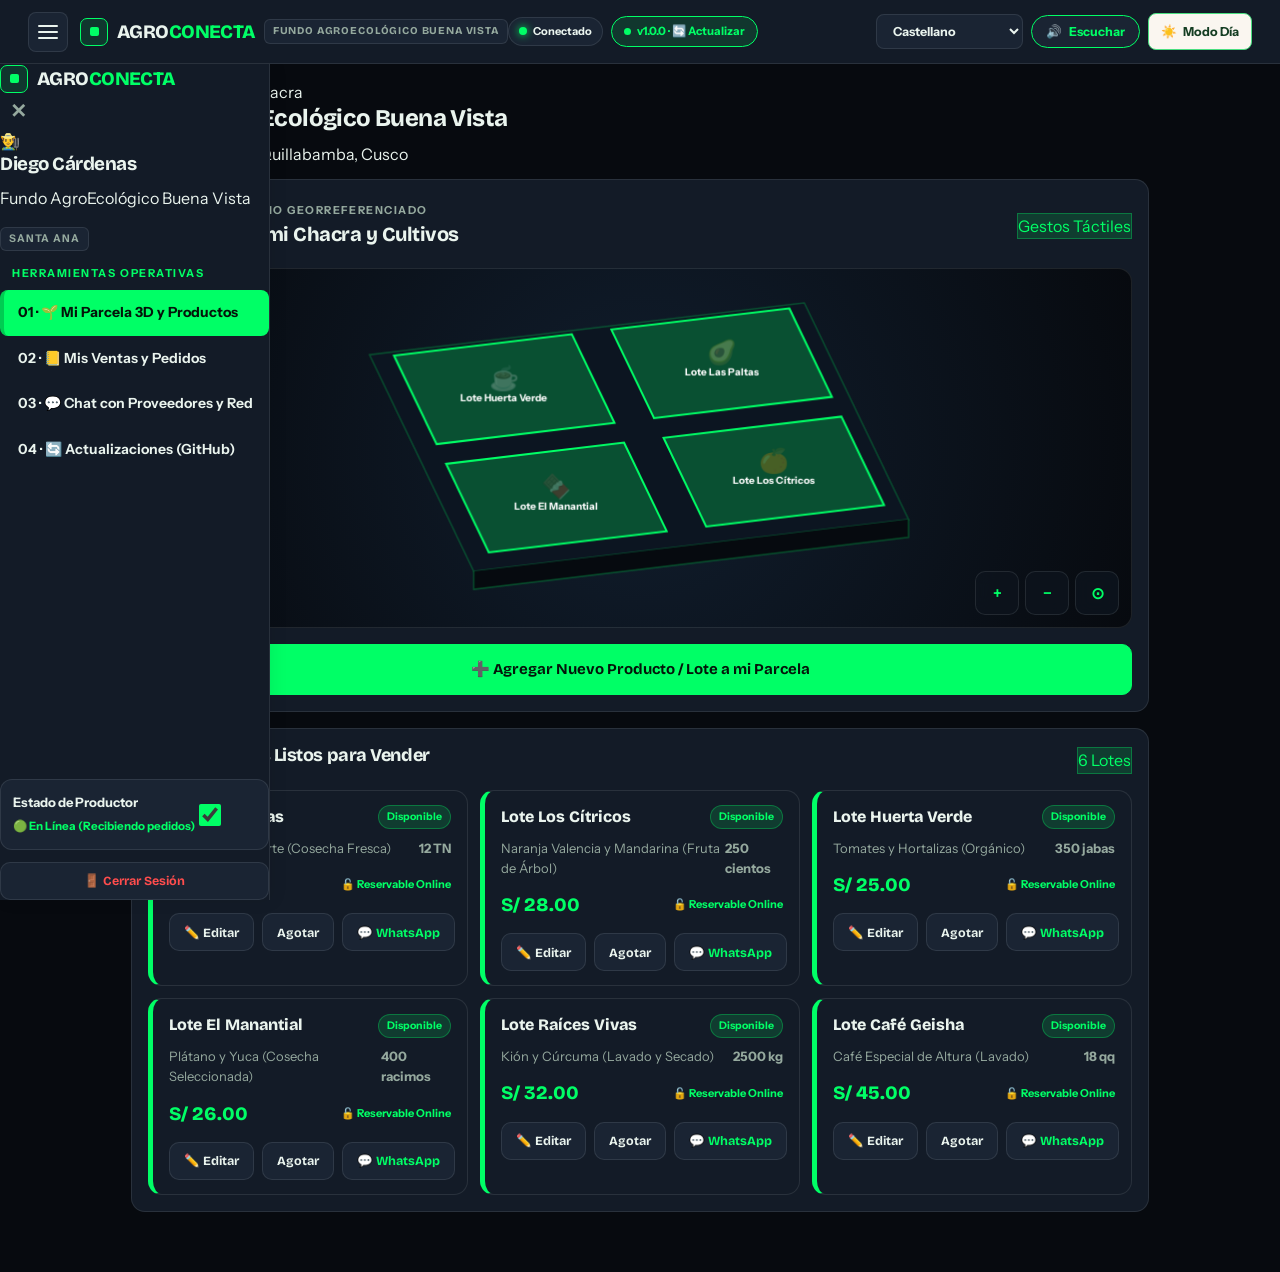
==== app.html @ d2c9c53c "Update: app.html APK Android con Parcela 3D, Ventas, Chat y Auto-Updater" ====
<!DOCTYPE html>
<html lang="es" data-theme="dark">
<head>
<meta charset="UTF-8">
<meta name="viewport" content="width=device-width, initial-scale=1.0, maximum-scale=1.0, user-scalable=no">
<title>AgroConecta · App del Agricultor (Quillabamba)</title>
<meta name="description" content="Aplicación de facilitación diaria para el agricultor tradicional de Quillabamba y La Convención.">
<link rel="manifest" href="manifest.json">
<meta name="theme-color" content="#070A0F">
<link rel="apple-touch-icon" href="icon-192.png">
<link rel="stylesheet" href="style.css">

<!-- Fuentes Google: Bricolage Grotesque & Instrument Sans -->
<link rel="preconnect" href="https://fonts.googleapis.com">
<link rel="preconnect" href="https://fonts.gstatic.com" crossorigin>
<link href="https://fonts.googleapis.com/css2?family=Bricolage+Grotesque:opsz,wght@12..96,600;700;800&family=Instrument+Sans:wght@400;500;600;700&display=swap" rel="stylesheet">

<style>
/* Variables y Ajustes Específicos para Android APK */
:root {
  --neon: #00FF66;
  --neon-glow: rgba(0, 255, 102, 0.35);
  --amber: #FFC24B;
  --amber-glow: rgba(255, 194, 75, 0.3);
  --danger: #FF4D4D;
  --font-display: 'Bricolage Grotesque', sans-serif;
  --font-body: 'Instrument Sans', sans-serif;
}

body {
  font-family: var(--font-body);
  background-color: var(--bg);
  color: var(--ink);
  min-height: 100dvh;
  overflow-x: hidden;
  padding-bottom: 74px; /* Espacio para barra inferior Android */
}

/* Semáforo de Señal Offline-First */
.signal-pill {
  display: inline-flex;
  align-items: center;
  gap: 6px;
  background: var(--surface2);
  border: 1px solid var(--line2);
  padding: 5px 10px;
  border-radius: 100px;
  font-size: 11px;
  font-weight: 700;
}
.signal-dot {
  width: 8px;
  height: 8px;
  border-radius: 50%;
  background: var(--neon);
  box-shadow: 0 0 8px var(--neon);
}
.signal-dot.slow {
  background: var(--amber);
  box-shadow: 0 0 8px var(--amber);
}
.signal-dot.offline {
  background: var(--danger);
  box-shadow: 0 0 8px var(--danger);
}

/* Botón Permanente de Auto-Actualización */
.btn-auto-update-top {
  display: inline-flex;
  align-items: center;
  gap: 6px;
  background: rgba(0, 255, 102, 0.12);
  border: 1.5px solid var(--primary);
  color: var(--primary);
  padding: 6px 12px;
  border-radius: 100px;
  font-size: 11.5px;
  font-weight: 750;
  cursor: pointer;
  white-space: nowrap;
  transition: all 0.2s ease;
}
.btn-auto-update-top:hover {
  background: var(--primary);
  color: #000;
  box-shadow: 0 0 14px var(--neon-glow);
}
.dot-pulse {
  width: 7px;
  height: 7px;
  border-radius: 50%;
  background: var(--primary);
  animation: pulseDot 1.4s infinite;
}
@keyframes pulseDot {
  0% { transform: scale(0.9); opacity: 0.7; }
  50% { transform: scale(1.3); opacity: 1; box-shadow: 0 0 8px var(--primary); }
  100% { transform: scale(0.9); opacity: 0.7; }
}

/* Vistas de la App */
.view-pane {
  display: none;
  animation: fadeIn 0.25s ease-out;
}
.view-pane.active {
  display: block;
}
@keyframes fadeIn {
  from { opacity: 0; transform: translateY(6px); }
  to { opacity: 1; transform: translateY(0); }
}

/* Barra Inferior Fija para Celulares Android */
.bottom-nav-android {
  position: fixed;
  bottom: 0;
  left: 0;
  right: 0;
  z-index: 150;
  background: rgba(13, 20, 29, 0.96);
  backdrop-filter: blur(16px);
  -webkit-backdrop-filter: blur(16px);
  border-top: 1.5px solid var(--line2);
  display: grid;
  grid-template-columns: repeat(4, 1fr);
  height: 70px;
  padding: 0 4px;
  box-shadow: 0 -4px 20px rgba(0, 0, 0, 0.6);
}
.nav-tab-btn {
  display: flex;
  flex-direction: column;
  align-items: center;
  justify-content: center;
  gap: 3px;
  background: transparent;
  border: none;
  color: var(--muted);
  cursor: pointer;
  font-size: 11px;
  font-weight: 700;
  transition: all 0.2s ease;
  position: relative;
}
.nav-tab-btn .tab-icon {
  font-size: 20px;
  transition: transform 0.2s ease;
}
.nav-tab-btn.active {
  color: var(--primary);
}
.nav-tab-btn.active .tab-icon {
  transform: translateY(-2px) scale(1.1);
}
.nav-tab-btn.active::after {
  content: '';
  position: absolute;
  top: 0;
  width: 32px;
  height: 3px;
  background: var(--primary);
  border-radius: 0 0 4px 4px;
  box-shadow: 0 0 8px var(--primary);
}

/* Visor 3D de Parcela */
.parcel-3d-box {
  position: relative;
  width: 100%;
  height: 360px;
  background: radial-gradient(circle at center, #111e2e 0%, #070a0f 100%);
  border-radius: var(--radius-card);
  overflow: hidden;
  border: 1.5px solid var(--line2);
  margin-bottom: 16px;
}
#parcelCanvas3D {
  width: 100%;
  height: 100%;
  display: block;
  touch-action: none;
}
.parcel-overlay-controls {
  position: absolute;
  bottom: 12px;
  left: 12px;
  right: 12px;
  display: flex;
  justify-content: space-between;
  align-items: center;
  pointer-events: none;
}
.parcel-btn-group {
  display: flex;
  gap: 6px;
  pointer-events: auto;
}
.btn-3d-ctrl {
  width: 44px;
  height: 44px;
  background: rgba(13, 20, 29, 0.88);
  border: 1.5px solid var(--line2);
  color: var(--primary);
  border-radius: 10px;
  font-size: 16px;
  font-weight: 800;
  display: grid;
  place-items: center;
  cursor: pointer;
  backdrop-filter: blur(8px);
}
.btn-3d-ctrl:hover {
  background: var(--primary);
  color: #000;
}

/* Lotes e Inventario */
.lot-grid {
  display: grid;
  grid-template-columns: repeat(auto-fill, minmax(280px, 1fr));
  gap: 12px;
  margin-top: 14px;
}
.lot-card {
  background: var(--surface);
  border: 1.5px solid var(--line2);
  border-radius: var(--radius-card);
  padding: 14px 16px;
  display: flex;
  flex-direction: column;
  gap: 8px;
  transition: transform 0.2s, border-color 0.2s;
}
.lot-card.ready {
  border-left: 5px solid var(--primary);
}
.lot-card.harvest {
  border-left: 5px solid var(--amber);
}
.lot-card.empty {
  border-left: 5px solid var(--muted);
}
.lot-head {
  display: flex;
  align-items: center;
  justify-content: space-between;
}
.lot-title {
  font-family: var(--disp);
  font-size: 16px;
  font-weight: 800;
}
.lot-status-badge {
  font-size: 10.5px;
  font-weight: 750;
  padding: 3px 8px;
  border-radius: 100px;
}
.badge-ready { background: rgba(0, 255, 102, 0.15); color: var(--primary); border: 1px solid rgba(0,255,102,0.3); }
.badge-harvest { background: rgba(255, 194, 75, 0.15); color: var(--amber); border: 1px solid rgba(255,194,75,0.3); }
.badge-empty { background: rgba(255, 255, 255, 0.08); color: var(--muted); border: 1px solid var(--line2); }

.lot-details {
  font-size: 13px;
  color: var(--muted);
  display: flex;
  justify-content: space-between;
}
.lot-price {
  font-family: var(--disp);
  font-size: 19px;
  font-weight: 900;
  color: var(--primary);
}

/* Chat Interno */
.chat-tab-bar {
  display: grid;
  grid-template-columns: repeat(3, 1fr);
  gap: 6px;
  margin-bottom: 14px;
}
.chat-tab-btn {
  background: var(--surface);
  border: 1.5px solid var(--line2);
  color: var(--muted);
  padding: 10px 4px;
  border-radius: 10px;
  font-size: 12px;
  font-weight: 750;
  text-align: center;
  cursor: pointer;
}
.chat-tab-btn.active {
  background: var(--surface2);
  border-color: var(--primary);
  color: var(--primary);
}
.chat-window {
  background: var(--surface);
  border: 1.5px solid var(--line2);
  border-radius: var(--radius-card);
  display: flex;
  flex-direction: column;
  height: 440px;
}
.chat-window-head {
  padding: 12px 16px;
  border-bottom: 1px solid var(--line2);
  display: flex;
  align-items: center;
  justify-content: space-between;
}
.chat-feed {
  flex: 1;
  padding: 14px;
  overflow-y: auto;
  display: flex;
  flex-direction: column;
  gap: 10px;
}
.chat-msg {
  max-width: 82%;
  padding: 10px 14px;
  border-radius: 14px;
  font-size: 13.5px;
  line-height: 1.35;
}
.chat-msg.mine {
  align-self: flex-end;
  background: rgba(0, 255, 102, 0.18);
  border: 1px solid rgba(0, 255, 102, 0.35);
  color: var(--ink);
  border-bottom-right-radius: 2px;
}
.chat-msg.theirs {
  align-self: flex-start;
  background: var(--surface2);
  border: 1px solid var(--line2);
  color: var(--ink);
  border-bottom-left-radius: 2px;
}
.chat-action-bar {
  padding: 10px 12px;
  border-top: 1px solid var(--line2);
  display: flex;
  align-items: center;
  gap: 8px;
  background: var(--surface2);
}
.chat-input {
  flex: 1;
  background: var(--surface);
  border: 1.5px solid var(--line2);
  color: var(--ink);
  padding: 10px 12px;
  border-radius: 10px;
  font-size: 14px;
  outline: none;
}
.chat-input:focus { border-color: var(--primary); }
.chat-btn-icon {
  width: 42px;
  height: 42px;
  border-radius: 10px;
  border: 1.5px solid var(--line2);
  background: var(--surface);
  color: var(--primary);
  display: grid;
  place-items: center;
  cursor: pointer;
  font-size: 16px;
}

/* Auto-Updater */
.ota-box {
  background: var(--surface);
  border: 2px solid var(--primary);
  border-radius: var(--radius-card);
  padding: 22px;
  box-shadow: 0 0 24px var(--neon-glow);
}
.ota-progress-bg {
  width: 100%;
  height: 8px;
  background: var(--surface2);
  border-radius: 4px;
  overflow: hidden;
  margin: 14px 0 8px;
  display: none;
}
.ota-progress-bar {
  height: 100%;
  width: 0%;
  background: linear-gradient(90deg, var(--amber), var(--primary));
  transition: width 0.3s ease;
}

@media (min-width: 769px) {
  .bottom-nav-android { display: none; }
  body { padding-bottom: 20px; }
}
</style>
</head>
<body>

<!-- Backdrop del Sidebar para Pantalla Táctil Android -->
<div class="sidebar-backdrop" id="sidebarBackdrop"></div>

<!-- BARRA SUPERIOR (.topbar) -->
<header class="topbar">
  <div class="topbar-main">
    <div class="topbar-left">
      <button class="btn-toggle-sidebar" id="btnToggleSidebar" aria-label="Abrir menú" title="Menú lateral">
        <span class="bar"></span>
        <span class="bar"></span>
        <span class="bar"></span>
      </button>
      <a href="index.html" class="brand">
        <div class="brand-mark"></div>
        <div class="brand-name">AGRO<em>CONECTA</em></div>
        <span class="brand-badge" id="topChacraName">Chacra</span>
      </a>
    </div>

    <div class="topbar-actions" style="display:flex;align-items:center;gap:8px;">
      <!-- Semáforo de Señal Offline-First -->
      <div class="signal-pill" id="signalPill" title="Estado de conexión en chacra">
        <span class="signal-dot" id="signalDot"></span>
        <span id="signalText">Conectado</span>
      </div>

      <!-- Botón Permanente de Auto-Actualización APK -->
      <button type="button" class="btn-auto-update-top" id="btnAutoUpdateTop" title="Buscar actualizaciones en GitHub Supoeconomy">
        <span class="dot-pulse"></span>
        <span id="txtAutoUpdateTop">v1.0.0 · 🔄 Actualizar</span>
      </button>
    </div>
  </div>

  <div class="topbar-right">
    <div class="topbar-tools">
      <select id="langSelect" class="lang-select" aria-label="Seleccionar idioma">
        <option value="es">Castellano</option>
        <option value="qu">Quechua Sureño</option>
        <option value="ash">Asháninka</option>
      </select>
      <button type="button" class="btn-voice-speaker" id="btnVoiceTop" title="Escuchar en voz alta con asistente femenina">
        <span>🔊</span>
        <span class="btn-voice-text">Escuchar</span>
        <div class="sound-waves"><span></span><span></span><span></span></div>
      </button>
      <button type="button" class="btn-theme-toggle" id="btnThemeToggle">
        <span id="themeIcon">☀️</span>
        <span id="themeText">Modo Día</span>
      </button>
    </div>
  </div>
</header>

<!-- MENÚ LATERAL DRAWER ANDROID (.sidebar) -->
<aside class="sidebar" id="appSidebar">
  <div class="sidebar-head">
    <div class="brand">
      <div class="brand-mark"></div>
      <div class="brand-name">AGRO<em>CONECTA</em></div>
    </div>
    <button type="button" class="btn-close-sidebar" id="btnCloseSidebar" style="background:none;border:none;color:var(--muted);font-size:20px;cursor:pointer;">✕</button>
  </div>

  <div class="sidebar-profile">
    <div class="sidebar-avatar" id="sideFarmerAvatar">👨‍🌾</div>
    <div class="sidebar-user">
      <h3 id="sideFarmerName">Diego Cárdenas</h3>
      <p id="sideFarmerChacra">Chacra Buena Vista</p>
      <span class="brand-badge" id="sideFarmerZone" style="display:inline-block;margin-top:4px;">Santa Ana</span>
    </div>
  </div>

  <nav class="sidebar-nav">
    <div class="sidebar-section-title">HERRAMIENTAS OPERATIVAS</div>
    <button type="button" class="nav-link active" data-view="view-parcela">
      <span>01 · 🌱 Mi Parcela 3D y Productos</span>
    </button>
    <button type="button" class="nav-link" data-view="view-ventas">
      <span>02 · 📒 Mis Ventas y Pedidos</span>
    </button>
    <button type="button" class="nav-link" data-view="view-chat">
      <span>03 · 💬 Chat con Proveedores y Red</span>
    </button>
    <button type="button" class="nav-link" data-view="view-updates">
      <span>04 · 🔄 Actualizaciones (GitHub)</span>
    </button>
  </nav>

  <div class="sidebar-foot">
    <!-- Interruptor de Estado En Línea / En Chacra -->
    <div class="farmer-status-card" style="background:var(--surface2);padding:12px;border-radius:12px;border:1px solid var(--line2);margin-bottom:12px;">
      <div style="display:flex;justify-content:space-between;align-items:center;">
        <div>
          <strong style="font-size:13px;display:block;" id="lblStatusOnline">Estado de Productor</strong>
          <span style="font-size:11.5px;color:var(--primary);font-weight:700;" id="txtStatusOnline">🟢 En Línea (Recibiendo pedidos)</span>
        </div>
        <input type="checkbox" id="chkFarmerOnline" checked style="width:22px;height:22px;accent-color:var(--primary);cursor:pointer;">
      </div>
    </div>

    <button type="button" class="btn btn-line btn-sm" id="btnFarmerLogout" style="width:100%;color:var(--danger);border-color:var(--line2)">
      <span>🚪 Cerrar Sesión</span>
    </button>
  </div>
</aside>

<!-- CONTENEDOR PRINCIPAL -->
<main class="with-sidebar" style="padding: 16px 16px 40px; max-width: 1050px; margin: 0 auto;">

  <!-- ========================================================
       SECCIÓN 01: MI PARCELA 3D Y GESTIÓN DE MIS PRODUCTOS
       ======================================================== -->
  <section id="view-parcela" class="view-pane active">
    <!-- Banner de Portada de la Chacra -->
    <div class="farm-cover-banner">
      <img id="farmCoverImg" src="https://images.unsplash.com/photo-1509042239860-f550ce710b93?auto=format&fit=crop&w=1200&q=80" alt="Portada de la Chacra">
      <div class="farm-cover-overlay">
        <div class="farm-cover-info">
          <h1 id="coverChacraTitle">Chacra Buena Vista</h1>
          <p id="coverProducerSub">Diego Cárdenas · Valle de La Convención</p>
        </div>
      </div>
    </div>

    <!-- Visor 3D de Parcela -->
    <div class="card" style="background:var(--surface);border:1.5px solid var(--line2);border-radius:var(--radius-card);padding:16px;margin-bottom:16px;">
      <div class="section-head" style="margin-bottom:12px;display:flex;justify-content:space-between;align-items:center;">
        <div>
          <div class="micro"><span class="idx">3D TÁCTIL</span>Terreno Georreferenciado</div>
          <h2 style="font-size:20px;font-family:var(--disp);margin-top:2px;">Mapa 3D de mi Chacra y Cultivos</h2>
        </div>
        <span class="product-badge badge-ready">Gestos Táctiles</span>
      </div>

      <div class="parcel-3d-box">
        <canvas id="parcelCanvas3D"></canvas>
        <div class="parcel-overlay-controls">
          <div class="parcel-btn-group">
            <button type="button" class="btn-3d-ctrl" id="btn3dRotL" title="Girar Izquierda">↺</button>
            <button type="button" class="btn-3d-ctrl" id="btn3dRotR" title="Girar Derecha">↻</button>
          </div>
          <div class="parcel-btn-group">
            <button type="button" class="btn-3d-ctrl" id="btn3dZoomIn" title="Acercar">+</button>
            <button type="button" class="btn-3d-ctrl" id="btn3dZoomOut" title="Alejar">−</button>
            <button type="button" class="btn-3d-ctrl" id="btn3dReset" title="Centrar">⊙</button>
          </div>
        </div>
      </div>

      <button type="button" class="btn btn-primary btn-action-lg" id="btnAddNewLot" style="width:100%;font-size:15px;">
        <span>➕ Agregar Nuevo Producto / Lote a mi Parcela</span>
      </button>
    </div>

    <!-- Lista de Lotes y Productos -->
    <div class="card" style="background:var(--surface);border:1.5px solid var(--line2);border-radius:var(--radius-card);padding:16px;">
      <div class="section-head" style="margin-bottom:12px;display:flex;justify-content:space-between;align-items:center;">
        <h3 style="font-size:18px;font-family:var(--disp);">Mis Productos Listos para Vender</h3>
        <span class="product-badge badge-ready" id="lblTotalLotsCount">0 Lotes</span>
      </div>
      <div class="lot-grid" id="lotsContainer">
        <!-- Renderizado dinámicamente -->
      </div>
    </div>
  </section>

  <!-- ========================================================
       SECCIÓN 02: GESTIÓN DE VENTAS, PEDIDOS Y PRECIOS DEL DÍA
       ======================================================== -->
  <section id="view-ventas" class="view-pane">
    <!-- Pizarra de Precios del Día en Quillabamba (.market-board) -->
    <div class="market-board">
      <div class="market-board-header">
        <div>
          <div class="micro"><span class="idx">REFERENCIA</span>MERCADO LOCAL</div>
          <h2 style="font-size:19px;font-family:var(--disp);margin-top:2px;">Pizarra de Precios Agrícolas · Del Campo al Consumidor</h2>
        </div>
        <button type="button" class="btn-voice-speaker" id="btnVoicePrices" title="Escuchar precios">
          <span>🔊</span> <span class="btn-voice-text">Escuchar Precios</span>
        </button>
      </div>
      <div class="market-grid" id="marketPricesGrid">
        <!-- 10 productos cargados de AgroCloudBridge -->
      </div>
    </div>

    <!-- Resumen Visual de Ganancias -->
    <div style="display:grid;grid-template-columns:repeat(3,1fr);gap:10px;margin-bottom:16px;">
      <div style="background:var(--surface);border:1.5px solid var(--line2);border-radius:12px;padding:12px;text-align:center;">
        <div style="font-size:11px;color:var(--muted);font-weight:750;">VENTAS HOY</div>
        <div style="font-family:var(--disp);font-size:20px;font-weight:900;color:var(--primary);margin-top:4px;" id="valVentasHoy">S/ 240.00</div>
      </div>
      <div style="background:var(--surface);border:1.5px solid var(--line2);border-radius:12px;padding:12px;text-align:center;">
        <div style="font-size:11px;color:var(--muted);font-weight:750;">ESTA SEMANA</div>
        <div style="font-family:var(--disp);font-size:20px;font-weight:900;color:var(--primary);margin-top:4px;" id="valVentasSemana">S/ 1,850.00</div>
      </div>
      <div style="background:var(--surface);border:1.5px solid var(--line2);border-radius:12px;padding:12px;text-align:center;">
        <div style="font-size:11px;color:var(--muted);font-weight:750;">ESTE MES</div>
        <div style="font-family:var(--disp);font-size:20px;font-weight:900;color:var(--primary);margin-top:4px;" id="valVentasMes">S/ 6,420.00</div>
      </div>
    </div>

    <button type="button" class="btn btn-primary btn-action-lg" id="btnOpenNewSaleModal" style="width:100%;margin-bottom:16px;background:var(--amber);color:#1A1203;">
      <span>➕ Anotar Venta Rápida</span>
    </button>

    <!-- Bandeja de Pedidos y Reservas -->
    <div class="card" style="background:var(--surface);border:1.5px solid var(--line2);border-radius:var(--radius-card);padding:16px;">
      <div class="section-head" style="margin-bottom:12px;display:flex;justify-content:space-between;align-items:center;">
        <h3 style="font-size:18px;font-family:var(--disp);">Pedidos y Reservas de Compradores</h3>
        <span class="product-badge badge-harvest" id="lblPendingOrders">2 Pendientes</span>
      </div>
      <div id="ordersListContainer">
        <!-- Renderizado dinámicamente -->
      </div>
    </div>
  </section>

  <!-- ========================================================
       SECCIÓN 03: APP CHAT CON PROVEEDORES, COMPRADORES Y RED
       ======================================================== -->
  <section id="view-chat" class="view-pane">
    <div class="chat-tab-bar">
      <div class="chat-tab-btn active" data-chat-filter="proveedor">🚜 Proveedores</div>
      <div class="chat-tab-btn" data-chat-filter="comprador">🛒 Compradores</div>
      <div class="chat-tab-btn" data-chat-filter="agricultor">🌾 Red de Chacras</div>
    </div>

    <div id="chatContactsList" style="display:flex;flex-direction:column;gap:8px;margin-bottom:14px;">
      <!-- Lista de contactos filtrados -->
    </div>

    <div class="chat-window">
      <div class="chat-window-head">
        <div style="display:flex;align-items:center;gap:10px;">
          <div style="width:38px;height:38px;border-radius:50%;background:var(--surface2);border:1px solid var(--primary);display:grid;place-items:center;font-size:18px;" id="activeChatAvatar">🚜</div>
          <div>
            <strong style="font-size:14px;color:var(--ink);" id="activeChatTitle">AgroQuilla Insumos</strong>
            <div style="font-size:11.5px;color:var(--primary);font-weight:700;" id="activeChatSub">🟢 En Línea · Pavayoc</div>
          </div>
        </div>
        <button type="button" class="btn btn-sm btn-line" id="btnChatDirectWp" style="color:var(--primary);border-color:var(--line2)">
          <span>💬 WhatsApp</span>
        </button>
      </div>

      <div class="chat-feed" id="chatFeedBox">
        <div class="chat-msg theirs">¡Hola don Diego! Tenemos stock de bioestimulantes orgánicos y herramientas podadoras recién llegadas a Quillabamba.</div>
        <div class="chat-msg mine">Buenas tardes amigo, necesito cotización de 3 sacos de fertilizante para mi parcela de café.</div>
        <div class="chat-msg theirs">A S/ 45 cada saco puesto en chacra. Te lo enviamos hoy mismo si confirmas.</div>
      </div>

      <div class="chat-action-bar">
        <button type="button" class="chat-btn-icon" id="btnDictateMsg" title="Hablar para escribir (Micrófono)">🎤</button>
        <button type="button" class="chat-btn-icon" id="btnShareProductMsg" title="Enviar Producto de mi Parcela 3D">📦</button>
        <input type="text" class="chat-input" id="chatMsgInput" placeholder="Habla o escribe tu mensaje...">
        <button type="button" class="chat-btn-icon" id="btnSendMsg" style="background:var(--primary);color:#000;">➤</button>
      </div>
    </div>
  </section>

  <!-- ========================================================
       SECCIÓN 04: AUTO-ACTUALIZADOR VINCULADO A GITHUB
       ======================================================== -->
  <section id="view-updates" class="view-pane">
    <div class="ota-box">
      <div class="section-head" style="margin-bottom:12px;display:flex;justify-content:space-between;align-items:center;">
        <div>
          <div class="micro"><span class="idx">SISTEMA OTA</span>GITHUB SUPOECONOMY</div>
          <h2 style="font-size:20px;font-family:var(--disp);margin-top:2px;">Actualización Continua del APK</h2>
        </div>
        <span class="product-badge badge-ready" id="badgeOtaStatus">Conectado</span>
      </div>

      <p style="font-size:13.5px;color:var(--muted);line-height:1.45;margin-bottom:16px;">
        Esta aplicación móvil está conectada al repositorio oficial en la cuenta <strong>Supoeconomy</strong> en GitHub. Cada mejora o ajuste se descarga e instala automáticamente sin tocar tus datos locales ni sesiones de trabajo.
      </p>

      <div style="background:var(--surface2);padding:14px;border-radius:12px;border:1px solid var(--line2);margin-bottom:16px;">
        <div style="display:flex;justify-content:space-between;font-size:13px;margin-bottom:6px;">
          <span>Repositorio GitHub:</span>
          <strong style="color:var(--primary);">Supoeconomy/agroconecta-agricultor</strong>
        </div>
        <div style="display:flex;justify-content:space-between;font-size:13px;margin-bottom:6px;">
          <span>Versión Actual APK:</span>
          <strong id="dispCurrentVersion">v1.0.0 (Build 100)</strong>
        </div>
        <div style="display:flex;justify-content:space-between;font-size:13px;">
          <span>Último Commit en GitHub:</span>
          <strong id="dispLastCommit">Cargando...</strong>
        </div>
      </div>

      <div class="ota-progress-bg" id="otaProgressBg">
        <div class="ota-progress-bar" id="otaProgressBar"></div>
      </div>
      <div id="otaStatusText" style="font-size:12px;color:var(--primary);font-weight:700;display:none;margin-bottom:12px;">
        Verificando repositorio Supoeconomy en GitHub...
      </div>

      <button type="button" class="btn btn-primary btn-action-lg" id="btnTriggerOtaUpdate" style="width:100%;margin-bottom:12px;">
        <span>🔄 Buscar y Descargar Última Actualización</span>
      </button>

      <button type="button" class="btn btn-line btn-action-lg" id="btnDownloadApkDirect" style="width:100%;">
        <span>🤖 Descargar Último Instalador APK para Android</span>
      </button>
    </div>
  </section>

</main>

<!-- BARRA INFERIOR DE NAVEGACIÓN FIJA ANDROID -->
<nav class="bottom-nav-android">
  <button type="button" class="nav-tab-btn active" data-view="view-parcela">
    <span class="tab-icon">🌱</span>
    <span>Parcela 3D</span>
  </button>
  <button type="button" class="nav-tab-btn" data-view="view-ventas">
    <span class="tab-icon">📒</span>
    <span>Ventas</span>
  </button>
  <button type="button" class="nav-tab-btn" data-view="view-chat">
    <span class="tab-icon">💬</span>
    <span>Chat</span>
  </button>
  <button type="button" class="nav-tab-btn" data-view="view-updates">
    <span class="tab-icon">🔄</span>
    <span>Actualizar</span>
  </button>
</nav>

<!-- MODAL: AGREGAR / EDITAR LOTE DE PARCELA 3D -->
<div class="modal-overlay" id="modalLotEdit" style="position:fixed;inset:0;background:rgba(0,0,0,0.8);backdrop-filter:blur(8px);z-index:300;display:none;align-items:center;justify-content:center;padding:16px;">
  <div class="modal-box" style="background:var(--surface);border:1.5px solid var(--primary);border-radius:18px;max-width:480px;width:100%;max-height:90vh;overflow-y:auto;padding:20px;">
    <div style="display:flex;justify-content:space-between;align-items:center;margin-bottom:14px;">
      <h3 style="font-family:var(--disp);font-size:18px;">🌱 Lote de mi Parcela 3D</h3>
      <button type="button" onclick="document.getElementById('modalLotEdit').style.display='none'" style="background:none;border:none;color:var(--muted);font-size:18px;cursor:pointer;">✕</button>
    </div>

    <div class="field" style="margin-bottom:12px;">
      <label style="font-size:12px;font-weight:750;color:var(--muted);">Nombre del Lote / Sector</label>
      <div style="display:flex;gap:6px;">
        <input type="text" id="lotNameInput" class="form-input" style="flex:1;" placeholder="Ej. Lote Las Paltas">
        <button type="button" class="btn btn-sm btn-line" onclick="dictateTo('lotNameInput')">🎤</button>
      </div>
    </div>

    <div class="field" style="margin-bottom:12px;">
      <label style="font-size:12px;font-weight:750;color:var(--muted);">Producto / Variedad</label>
      <div style="display:flex;gap:6px;">
        <input type="text" id="lotVarietyInput" class="form-input" style="flex:1;" placeholder="Ej. Palta Hass y Fuerte">
        <button type="button" class="btn btn-sm btn-line" onclick="dictateTo('lotVarietyInput')">🎤</button>
      </div>
    </div>

    <div class="field" style="margin-bottom:12px;">
      <label style="font-size:12px;font-weight:750;color:var(--muted);">Tipo de Cosecha / Proceso</label>
      <select id="lotProcessInput" class="form-select" style="width:100%;">
        <option value="Cosecha Fresca">Cosecha Fresca</option>
        <option value="Orgánico Certificado">Orgánico Certificado</option>
        <option value="Lavado">Lavado Tradicional</option>
        <option value="Natural">Natural / Secado al Sol</option>
        <option value="Honey">Honey / Melado</option>
      </select>
    </div>

    <div class="field" style="margin-bottom:12px;">
      <label style="font-size:12px;font-weight:750;color:var(--muted);">Cantidad Lista (Cosecha)</label>
      <div style="display:flex;align-items:center;gap:8px;">
        <button type="button" class="btn-3d-ctrl" style="width:40px;height:40px;" onclick="adjustLotYield(-10)">−</button>
        <input type="text" id="lotYieldInput" class="form-input" style="flex:1;text-align:center;font-weight:800;" value="100 kg">
        <button type="button" class="btn-3d-ctrl" style="width:40px;height:40px;" onclick="adjustLotYield(10)">+</button>
      </div>
    </div>

    <div class="field" style="margin-bottom:12px;">
      <label style="font-size:12px;font-weight:750;color:var(--muted);">Precio de Venta en Soles (S/)</label>
      <input type="number" step="0.50" id="lotPriceInput" class="form-input" style="width:100%;font-size:18px;font-weight:800;color:var(--primary);" value="18.00">
    </div>

    <div class="field" style="margin-bottom:14px;background:var(--surface2);padding:10px 12px;border-radius:10px;border:1px solid var(--line2);display:flex;justify-content:space-between;align-items:center;">
      <div>
        <strong style="font-size:13px;">Permitir Reservas Online</strong>
        <span style="font-size:11px;color:var(--muted);display:block;">Visible para compradores</span>
      </div>
      <input type="checkbox" id="lotAllowReserveInput" checked style="width:20px;height:20px;accent-color:var(--primary);">
    </div>

    <button type="button" class="btn btn-primary btn-action-lg" id="btnSaveLotModal" style="width:100%;">
      <span>💾 Guardar Lote en mi Parcela</span>
    </button>
  </div>
</div>

<div id="toastContainer"></div>

<!-- MOTOR DE DATOS Y LÓGICA -->
<script src="bridge.js"></script>
<script src="agro-voice.js"></script>
<script>
/* ========================================================
   LÓGICA OPERATIVA COMPLETA · APP.HTML ANDROID APK
   ======================================================== */

let currentFarmer = null;
let activeLots = [];
let editingLotId = null;

// 1. CARGA DEL PRODUCTOR DESDE AGROCLOUDBRIDGE
function initFarmerSession() {
  const state = AgroCloudBridge.getState();
  const loggedId = sessionStorage.getItem("farmer_logged") || "farmer-01";
  currentFarmer = state.farmers.find(f => f.id === loggedId) || state.farmers[0];
  
  if (!currentFarmer) {
    console.warn("No farmer found, using template");
    currentFarmer = {
      id: "farmer-01",
      name: "Diego Cárdenas",
      chacra: "Chacra Buena Vista",
      zona: "Santa Ana, La Convención",
      cultivo: "Café y Cacao",
      online: true,
      parcelLots: [
        { id: 1, name: "Lote Las Paltas", variety: "Palta Hass y Fuerte", process: "Cosecha Fresca", plants: 240, yield: "350 kg", price: 8.5, status: "Disponible", allowReserve: true },
        { id: 2, name: "Lote Los Cítricos", variety: "Naranja Valencia y Mandarina", process: "Orgánico", plants: 300, yield: "50 cientos", price: 28.0, status: "Disponible", allowReserve: true },
        { id: 3, name: "Lote Café Geisha", variety: "Geisha Especial 86pts", process: "Lavado", plants: 650, yield: "12 qq", price: 45.0, status: "En Cosecha", allowReserve: true },
        { id: 4, name: "Lote Cacao Chuncho", variety: "Chuncho Nativo Selección", process: "Fermentado y Seco", plants: 500, yield: "800 kg", price: 24.5, status: "Disponible", allowReserve: true }
      ],
      crm: [
        { id: "crm-1", name: "AgroQuilla Insumos", tag: "proveedor", phone: "+51984000111", desc: "Abonos y herramientas" },
        { id: "crm-2", name: "Transportes Vilcabamba", tag: "proveedor", phone: "+51984000222", desc: "Flete Quillabamba - Cusco" },
        { id: "crm-3", name: "Comprador de Especialidad Lima", tag: "mayorista", phone: "+51984000333", desc: "Compra café y cacao" }
      ]
    };
  }

  activeLots = currentFarmer.parcelLots || [];

  // Actualizar UI
  document.getElementById("topChacraName").textContent = currentFarmer.chacra || "Mi Chacra";
  document.getElementById("coverChacraTitle").textContent = currentFarmer.chacra || "Chacra AgroConecta";
  document.getElementById("coverProducerSub").textContent = `${currentFarmer.name} · ${currentFarmer.zona || "Quillabamba"}`;
  document.getElementById("sideFarmerName").textContent = currentFarmer.name;
  document.getElementById("sideFarmerChacra").textContent = currentFarmer.chacra;
  document.getElementById("sideFarmerZone").textContent = currentFarmer.distrito || "La Convención";
  document.getElementById("chkFarmerOnline").checked = !!currentFarmer.online;

  renderLots();
  renderMarketPrices();
  renderOrders();
  renderChatContacts("proveedor");
  drawParcelCanvas();
}

// 2. NAVEGACIÓN ENTRE SECCIONES (ANDROID DRAWER & BOTTOM NAV)
function setupNavigation() {
  const allNavButtons = document.querySelectorAll(".nav-tab-btn, .nav-link");
  allNavButtons.forEach(btn => {
    btn.addEventListener("click", () => {
      const viewId = btn.dataset.view;
      allNavButtons.forEach(b => b.classList.toggle("active", b.dataset.view === viewId));
      document.querySelectorAll(".view-pane").forEach(pane => {
        pane.classList.toggle("active", pane.id === viewId);
      });
      // Cerrar drawer lateral si está abierto
      closeSidebar();
      if (viewId === "view-parcela") {
        setTimeout(drawParcelCanvas, 50);
      }
    });
  });

  // Toggle Sidebar
  document.getElementById("btnToggleSidebar").addEventListener("click", openSidebar);
  document.getElementById("btnCloseSidebar").addEventListener("click", closeSidebar);
  document.getElementById("sidebarBackdrop").addEventListener("click", closeSidebar);
}

function openSidebar() {
  document.body.classList.add("sidebar-open");
}
function closeSidebar() {
  document.body.classList.remove("sidebar-open");
}

// 3. VISOR DE PARCELA 3D EN CANVAS
const canvas3D = document.getElementById("parcelCanvas3D");
const ctx3D = canvas3D.getContext("2d");
let pAngle = 0.55;
let pZoom = 1.0;

function resize3DCanvas() {
  const rect = canvas3D.parentElement.getBoundingClientRect();
  canvas3D.width = rect.width * (window.devicePixelRatio || 1);
  canvas3D.height = rect.height * (window.devicePixelRatio || 1);
  ctx3D.scale(window.devicePixelRatio || 1, window.devicePixelRatio || 1);
  drawParcelCanvas();
}

function drawParcelCanvas() {
  const w = canvas3D.parentElement.clientWidth;
  const h = canvas3D.parentElement.clientHeight;
  ctx3D.clearRect(0, 0, w, h);

  const cx = w / 2;
  const cy = h / 2 - 10;
  const size = 100 * pZoom;

  function toIso(x, y, z) {
    const cos = Math.cos(pAngle);
    const sin = Math.sin(pAngle);
    const rx = x * cos - y * sin;
    const ry = x * sin + y * cos;
    return {
      x: cx + (rx - ry) * (size * 0.72),
      y: cy + (rx + ry) * (size * 0.36) - z * (size * 0.45)
    };
  }

  // Plataforma de tierra base
  ctx3D.beginPath();
  const p1 = toIso(-2.2, -2.2, 0);
  const p2 = toIso(2.2, -2.2, 0);
  const p3 = toIso(2.2, 2.2, 0);
  const p4 = toIso(-2.2, 2.2, 0);
  ctx3D.moveTo(p1.x, p1.y);
  ctx3D.lineTo(p2.x, p2.y);
  ctx3D.lineTo(p3.x, p3.y);
  ctx3D.lineTo(p4.x, p4.y);
  ctx3D.closePath();
  ctx3D.fillStyle = "#0c1521";
  ctx3D.fill();
  ctx3D.strokeStyle = "rgba(0, 255, 102, 0.25)";
  ctx3D.lineWidth = 1.5;
  ctx3D.stroke();

  // Relieve de espesor
  ctx3D.beginPath();
  const b2 = toIso(2.2, -2.2, -0.4);
  const b3 = toIso(2.2, 2.2, -0.4);
  const b4 = toIso(-2.2, 2.2, -0.4);
  ctx3D.moveTo(p2.x, p2.y);
  ctx3D.lineTo(b2.x, b2.y);
  ctx3D.lineTo(b3.x, b3.y);
  ctx3D.lineTo(p3.x, p3.y);
  ctx3D.fillStyle = "#060a0f";
  ctx3D.fill();
  ctx3D.stroke();

  // Renderizar bloques 3D de cada lote
  const positions = [
    { x: -1.1, y: -1.1, icon: "🥑" },
    { x: 1.1, y: -1.1, icon: "🍊" },
    { x: -1.1, y: 1.1, icon: "☕" },
    { x: 1.1, y: 1.1, icon: "🍫" }
  ];

  activeLots.slice(0, 4).forEach((lot, i) => {
    const pos = positions[i] || { x: 0, y: 0, icon: "🌱" };
    const q1 = toIso(pos.x - 0.9, pos.y - 0.9, 0.15);
    const q2 = toIso(pos.x + 0.9, pos.y - 0.9, 0.15);
    const q3 = toIso(pos.x + 0.9, pos.y + 0.9, 0.15);
    const q4 = toIso(pos.x - 0.9, pos.y + 0.9, 0.15);

    ctx3D.beginPath();
    ctx3D.moveTo(q1.x, q1.y);
    ctx3D.lineTo(q2.x, q2.y);
    ctx3D.lineTo(q3.x, q3.y);
    ctx3D.lineTo(q4.x, q4.y);
    ctx3D.closePath();

    ctx3D.fillStyle = lot.status === "Disponible" ? "rgba(0, 255, 102, 0.25)" : (lot.status === "En Cosecha" ? "rgba(255, 194, 75, 0.25)" : "rgba(255, 255, 255, 0.08)");
    ctx3D.fill();
    ctx3D.strokeStyle = lot.status === "Disponible" ? "#00FF66" : (lot.status === "En Cosecha" ? "#FFC24B" : "#8E9FA5");
    ctx3D.lineWidth = 2;
    ctx3D.stroke();

    const center = toIso(pos.x, pos.y, 0.35);
    ctx3D.font = `${24 * pZoom}px sans-serif`;
    ctx3D.textAlign = "center";
    ctx3D.textBaseline = "middle";
    ctx3D.fillText(pos.icon, center.x, center.y);

    ctx3D.font = `bold ${10 * pZoom}px Instrument Sans, sans-serif`;
    ctx3D.fillStyle = "#FFFFFF";
    ctx3D.fillText(lot.name, center.x, center.y + 18 * pZoom);
  });
}

// Controles 3D táctiles
document.getElementById("btn3dRotL").onclick = () => { pAngle += 0.25; drawParcelCanvas(); };
document.getElementById("btn3dRotR").onclick = () => { pAngle -= 0.25; drawParcelCanvas(); };
document.getElementById("btn3dZoomIn").onclick = () => { pZoom = Math.min(pZoom + 0.15, 1.8); drawParcelCanvas(); };
document.getElementById("btn3dZoomOut").onclick = () => { pZoom = Math.max(pZoom - 0.15, 0.6); drawParcelCanvas(); };
document.getElementById("btn3dReset").onclick = () => { pAngle = 0.55; pZoom = 1.0; drawParcelCanvas(); };

// Gestos táctiles Android en el canvas
let isTouching = false;
let startTouchX = 0;
canvas3D.addEventListener("pointerdown", (e) => { isTouching = true; startTouchX = e.clientX; });
window.addEventListener("pointermove", (e) => {
  if (!isTouching) return;
  const dx = e.clientX - startTouchX;
  pAngle -= dx * 0.008;
  startTouchX = e.clientX;
  drawParcelCanvas();
});
window.addEventListener("pointerup", () => isTouching = false);
canvas3D.addEventListener("click", () => {
  // Al tocar la parcela 3D, abrir el primer lote o agregar
  if (activeLots.length > 0) openLotModal(activeLots[0].id);
  else openNewLotModal();
});

// 4. RENDERIZADO DE LOTES E INVENTARIO
function renderLots() {
  const container = document.getElementById("lotsContainer");
  container.innerHTML = "";
  activeLots.forEach(lot => {
    const card = document.createElement("div");
    card.className = `lot-card ${lot.status === "Disponible" ? "ready" : (lot.status === "En Cosecha" ? "harvest" : "empty")}`;
    card.innerHTML = `
      <div class="lot-head">
        <span class="lot-title">${lot.name}</span>
        <span class="lot-status-badge ${lot.status === "Disponible" ? "badge-ready" : (lot.status === "En Cosecha" ? "badge-harvest" : "badge-empty")}">
          ${lot.status}
        </span>
      </div>
      <div class="lot-details">
        <span>${lot.variety} (${lot.process || "Cosecha"})</span>
        <strong>${lot.yield}</strong>
      </div>
      <div style="display:flex;justify-content:space-between;align-items:center;margin-top:4px;">
        <div class="lot-price">S/ ${parseFloat(lot.price).toFixed(2)}</div>
        <span style="font-size:11px;font-weight:700;color:${lot.allowReserve ? 'var(--primary)' : 'var(--muted)'};">
          ${lot.allowReserve ? '🔓 Reservable Online' : '🔒 Solo Control'}
        </span>
      </div>
      <div style="display:flex;gap:8px;margin-top:6px;">
        <button type="button" class="btn btn-sm btn-line" style="flex:1;" onclick="openLotModal(${lot.id})">✏️ Editar</button>
        <button type="button" class="btn btn-sm btn-line" style="flex:1;" onclick="toggleLotStatus(${lot.id})">
          ${lot.status === 'Disponible' ? 'Agotar' : 'Habilitar'}
        </button>
        <button type="button" class="btn btn-sm btn-line" style="color:var(--primary);" onclick="shareLotWhatsApp(${lot.id})">💬 WhatsApp</button>
      </div>
    `;
    container.appendChild(card);
  });
  document.getElementById("lblTotalLotsCount").textContent = `${activeLots.length} Lotes`;
}

window.toggleLotStatus = function(id) {
  const lot = activeLots.find(l => l.id === id);
  if (lot) {
    lot.status = lot.status === "Disponible" ? "Agotado" : "Disponible";
    saveAndSyncFarmer();
  }
};

window.shareLotWhatsApp = function(id) {
  const lot = activeLots.find(l => l.id === id);
  if (!lot) return;
  const msg = `🌱 ¡Hola! De mi Chacra en Quillabamba tengo disponible: *${lot.name}* (${lot.variety}) - Cantidad: *${lot.yield}* a *S/ ${lot.price}*. ¿Deseas separar tu pedido?`;
  window.open(`https://wa.me/?text=${encodeURIComponent(msg)}`, '_blank');
};

// Guardar y sincronizar con backend
function saveAndSyncFarmer() {
  currentFarmer.parcelLots = activeLots;
  AgroCloudBridge.saveFarmerProfile(currentFarmer);
  renderLots();
  drawParcelCanvas();
  toast("Parcela y lotes actualizados con éxito", "ok");
}

// 5. MODAL DE LOTES
window.openLotModal = function(id) {
  editingLotId = id;
  const lot = activeLots.find(l => l.id === id);
  if (lot) {
    document.getElementById("lotNameInput").value = lot.name;
    document.getElementById("lotVarietyInput").value = lot.variety;
    document.getElementById("lotProcessInput").value = lot.process || "Cosecha Fresca";
    document.getElementById("lotYieldInput").value = lot.yield;
    document.getElementById("lotPriceInput").value = lot.price;
    document.getElementById("lotAllowReserveInput").checked = !!lot.allowReserve;
  }
  document.getElementById("modalLotEdit").style.display = "flex";
};

window.openNewLotModal = function() {
  editingLotId = null;
  document.getElementById("lotNameInput").value = "Nuevo Lote";
  document.getElementById("lotVarietyInput").value = "Cultivo Seleccionado";
  document.getElementById("lotYieldInput").value = "100 kg";
  document.getElementById("lotPriceInput").value = "18.00";
  document.getElementById("lotAllowReserveInput").checked = true;
  document.getElementById("modalLotEdit").style.display = "flex";
};

document.getElementById("btnAddNewLot").onclick = openNewLotModal;

document.getElementById("btnSaveLotModal").onclick = () => {
  const name = document.getElementById("lotNameInput").value.trim() || "Lote Chacra";
  const variety = document.getElementById("lotVarietyInput").value.trim() || "Variedad";
  const process = document.getElementById("lotProcessInput").value;
  const yieldVal = document.getElementById("lotYieldInput").value.trim() || "50 kg";
  const price = parseFloat(document.getElementById("lotPriceInput").value) || 10;
  const allowReserve = document.getElementById("lotAllowReserveInput").checked;

  if (editingLotId) {
    const l = activeLots.find(x => x.id === editingLotId);
    if (l) {
      l.name = name;
      l.variety = variety;
      l.process = process;
      l.yield = yieldVal;
      l.price = price;
      l.allowReserve = allowReserve;
    }
  } else {
    activeLots.push({
      id: Date.now(),
      name,
      variety,
      process,
      plants: 300,
      yield: yieldVal,
      price,
      status: "Disponible",
      allowReserve
    });
  }
  document.getElementById("modalLotEdit").style.display = "none";
  saveAndSyncFarmer();
};

window.adjustLotYield = function(delta) {
  const inp = document.getElementById("lotYieldInput");
  let num = parseInt(inp.value) || 50;
  num = Math.max(10, num + delta);
  inp.value = `${num} kg`;
};

// Dictado por voz a cualquier campo
window.dictateTo = function(inputId) {
  const SpeechRec = window.SpeechRecognition || window.webkitSpeechRecognition;
  if (!SpeechRec) return alert("Tu dispositivo no soporta dictado por voz");
  const r = new SpeechRec();
  r.lang = "es-PE";
  r.onresult = (e) => {
    document.getElementById(inputId).value = e.results[0][0].transcript;
  };
  r.start();
};

// 6. PIZARRA DE PRECIOS Y VENTAS
function renderMarketPrices() {
  const grid = document.getElementById("marketPricesGrid");
  grid.innerHTML = "";
  const prices = AgroCloudBridge.getMarketPrices();
  prices.forEach(p => {
    const item = document.createElement("div");
    item.className = "market-item";
    item.innerHTML = `
      <div class="market-item-top">
        <span class="market-crop-name">${p.crop}</span>
        <span class="market-trend ${p.trend === 'up' ? 'trend-up' : 'trend-stable'}">${p.trendLabel}</span>
      </div>
      <div class="market-price-val">${p.price} <small>/ ${p.unit}</small></div>
      <div class="market-unit-note">${p.note}</div>
    `;
    grid.appendChild(item);
  });
}

// Pedidos
function renderOrders() {
  const c = document.getElementById("ordersListContainer");
  c.innerHTML = `
    <div style="background:var(--surface2);border:1px solid var(--line2);border-radius:12px;padding:12px;margin-bottom:10px;">
      <div style="display:flex;justify-content:space-between;align-items:center;">
        <strong>👤 Asociación Cafetalera de Baristas</strong>
        <strong style="color:var(--primary);font-size:16px;">S/ 720.00</strong>
      </div>
      <p style="font-size:12.5px;color:var(--muted);margin:4px 0 8px;">Café Geisha Especial · 18 kg</p>
      <div style="display:flex;gap:8px;">
        <button type="button" class="btn btn-sm btn-primary" onclick="toast('Venta confirmada y registrada en tus cuentas', 'ok')">✓ Confirmar Venta</button>
        <button type="button" class="btn btn-sm btn-line" onclick="toast('Mostrando código Yape 984 123 456', 'ok')">📱 Yape / Plin</button>
      </div>
    </div>
  `;
}

// 7. CHAT CON PROVEEDORES
function renderChatContacts(filter) {
  const list = document.getElementById("chatContactsList");
  list.innerHTML = "";
  const crm = currentFarmer.crm || [];
  const contacts = crm.filter(c => filter === "proveedor" ? c.tag === "proveedor" : c.tag !== "proveedor");

  contacts.forEach(c => {
    const item = document.createElement("div");
    item.style.cssText = "background:var(--surface);border:1.5px solid var(--line2);border-radius:12px;padding:12px;display:flex;justify-content:space-between;align-items:center;cursor:pointer;";
    item.innerHTML = `
      <div>
        <strong style="font-size:14px;color:var(--ink);">${c.name}</strong>
        <span style="font-size:12px;color:var(--muted);display:block;">${c.desc || "Contacto directo"}</span>
      </div>
      <span style="color:var(--primary);font-size:18px;">›</span>
    `;
    item.onclick = () => {
      document.getElementById("activeChatTitle").textContent = c.name;
      document.getElementById("activeChatSub").textContent = `🟢 En Línea · ${c.phone || "Quillabamba"}`;
    };
    list.appendChild(item);
  });
}

document.querySelectorAll(".chat-tab-btn").forEach(btn => {
  btn.onclick = () => {
    document.querySelectorAll(".chat-tab-btn").forEach(b => b.classList.remove("active"));
    btn.classList.add("active");
    renderChatContacts(btn.dataset.chatFilter);
  };
});

// Enviar mensaje en chat
document.getElementById("btnSendMsg").onclick = sendChatMsg;
document.getElementById("chatMsgInput").onkeypress = (e) => { if (e.key === "Enter") sendChatMsg(); };

function sendChatMsg() {
  const inp = document.getElementById("chatMsgInput");
  const txt = inp.value.trim();
  if (!txt) return;

  const feed = document.getElementById("chatFeedBox");
  const msg = document.createElement("div");
  msg.className = "chat-msg mine";
  msg.textContent = txt;
  feed.appendChild(msg);
  inp.value = "";
  feed.scrollTop = feed.scrollHeight;

  // Respuesta inteligente
  setTimeout(() => {
    const resp = document.createElement("div");
    resp.className = "chat-msg theirs";
    resp.textContent = "¡Entendido don Diego! Confirmamos tu pedido y te avisamos cuando esté en camino.";
    feed.appendChild(resp);
    feed.scrollTop = feed.scrollHeight;
  }, 1200);
}

// Dictado en chat
document.getElementById("btnDictateMsg").onclick = () => dictateTo("chatMsgInput");

// Compartir producto en chat
document.getElementById("btnShareProductMsg").onclick = () => {
  if (activeLots.length === 0) return alert("No tienes lotes activos");
  const lot = activeLots[0];
  document.getElementById("chatMsgInput").value = `🌱 Lote disponible de mi chacra: ${lot.name} (${lot.variety}) - ${lot.yield} a S/ ${lot.price}.`;
};

// 8. AUTO-UPDATER CON GITHUB SUPOECONOMY
const REPO_URL = "https://api.github.com/repos/Supoeconomy/agroconecta-agricultor/commits/main";

async function runOtaUpdate() {
  const pBg = document.getElementById("otaProgressBg");
  const pBar = document.getElementById("otaProgressBar");
  const stText = document.getElementById("otaStatusText");

  pBg.style.display = "block";
  stText.style.display = "block";
  stText.textContent = "Verificando repositorio Supoeconomy en GitHub...";
  pBar.style.width = "30%";

  try {
    const r = await fetch(REPO_URL, { cache: "no-store" });
    pBar.style.width = "70%";
    if (r.ok) {
      const data = await r.json();
      const sha = data.sha.substring(0, 7);
      stText.textContent = `Descargando actualización OTA (${sha}) para Android...`;
      pBar.style.width = "100%";

      // Renovar caché de Service Worker sin tocar localStorage
      if ("caches" in window) {
        const keys = await caches.keys();
        await Promise.all(keys.map(k => caches.delete(k)));
      }

      setTimeout(() => {
        toast("¡App actualizada con éxito a la última versión!", "ok");
        stText.textContent = `Actualizado: Commit ${sha} aplicado.`;
        setTimeout(() => {
          window.location.reload(true);
        }, 800);
      }, 600);
    } else {
      throw new Error("No response from GitHub");
    }
  } catch (e) {
    pBar.style.width = "100%";
    stText.textContent = "Modo local seguro activo (sin cambios pendientes).";
    setTimeout(() => {
      pBg.style.display = "none";
      stText.style.display = "none";
    }, 1500);
  }
}

document.getElementById("btnAutoUpdateTop").onclick = runOtaUpdate;
document.getElementById("btnTriggerOtaUpdate").onclick = runOtaUpdate;

// Botón de Descarga APK Directa
document.getElementById("btnDownloadApkDirect").onclick = () => {
  window.open("https://github.com/Supoeconomy/agroconecta-agricultor/releases", "_blank");
};

// 9. SEMÁFORO DE CONEXIÓN
function updateNetStatus() {
  const dot = document.getElementById("signalDot");
  const txt = document.getElementById("signalText");
  if (navigator.onLine) {
    dot.className = "signal-dot";
    txt.textContent = "Conectado";
  } else {
    dot.className = "signal-dot offline";
    txt.textContent = "Sin Señal · Offline";
  }
}
window.addEventListener("online", updateNetStatus);
window.addEventListener("offline", updateNetStatus);

// 10. TEMA Y ACCESIBILIDAD
document.getElementById("btnThemeToggle").addEventListener("click", () => {
  const cur = document.documentElement.getAttribute("data-theme") || "dark";
  const next = cur === "dark" ? "light" : "dark";
  document.documentElement.setAttribute("data-theme", next);
  localStorage.setItem("agrosuite_theme", next);
  document.getElementById("themeIcon").textContent = next === "dark" ? "☀️" : "🌙";
  document.getElementById("themeText").textContent = next === "dark" ? "Modo Día" : "Modo Noche";
});

// Inicialización de la App
window.addEventListener("resize", resize3DCanvas);
document.addEventListener("DOMContentLoaded", () => {
  setupNavigation();
  initFarmerSession();
  updateNetStatus();
  setTimeout(resize3DCanvas, 80);
});
</script>
</body>
</html>
---- style.css ----
/* ============================================================
   AGROCONECTA QUILLABAMBA · SISTEMA DE DISEÑO GLOBAL
   Responsive Móvil (Android/iOS) + Escritorio (Windows/Mac)
   Cero Desborde Horizontal · Paleta de Alto Contraste
   ============================================================ */

@import url('https://fonts.googleapis.com/css2?family=Bricolage+Grotesque:opsz,wght@12..96,400..800&family=Fraunces:ital,opsz,wght@0,9..144,400..800;1,9..144,400..700&family=Instrument+Sans:ital,wght@0,400..700;1,400..700&display=swap');

*, *::before, *::after {
  box-sizing: border-box;
}

:root, [data-theme="dark"] {
  --bg: #070A0F;
  --bg2: #0D131C;
  --surface: #131B27;
  --surface2: #1A2433;
  --line: rgba(0, 255, 102, 0.18);
  --line2: rgba(234, 244, 238, 0.10);
  --primary: #00FF66;
  --primary-deep: #00CC52;
  --primary-soft: rgba(0, 255, 102, 0.12);
  --ink: #EAF4EE;
  --muted: #95A99E;
  --faint: #63776C;
  --amber: #FFB347;
  --danger: #FF5A5F;
  --info: #38BDF8;
  --cream: #FAF6F0;
  --terra: #B4522D;
  --disp: "Bricolage Grotesque", -apple-system, BlinkMacSystemFont, "Segoe UI", Roboto, sans-serif;
  --serif: "Fraunces", Georgia, serif;
  --shadow-sm: 0 2px 8px rgba(0, 0, 0, 0.4);
  --shadow-md: 0 8px 24px rgba(0, 0, 0, 0.55);
  --shadow-lg: 0 16px 40px rgba(0, 0, 0, 0.7);
  --radius-btn: 10px;
  --radius-card: 14px;
}

[data-theme="light"] {
  --bg: #FAF6F0;
  --bg2: #F2ECE1;
  --surface: #FFFFFF;
  --surface2: #F5EFE6;
  --line: rgba(22, 83, 43, 0.20);
  --line2: rgba(44, 24, 16, 0.12);
  --primary: #16532B;
  --primary-deep: #0E351B;
  --primary-soft: rgba(22, 83, 43, 0.10);
  --ink: #140E0A;
  --muted: #4B3B2F;
  --faint: #786556;
  --amber: #D97706;
  --danger: #DC2626;
  --info: #0284C7;
  --cream: #FAF6F0;
  --terra: #B4522D;
  --disp: "Bricolage Grotesque", -apple-system, BlinkMacSystemFont, "Segoe UI", Roboto, sans-serif;
  --serif: "Fraunces", Georgia, serif;
  --shadow-sm: 0 2px 8px rgba(44, 24, 16, 0.06);
  --shadow-md: 0 8px 24px rgba(44, 24, 16, 0.08);
  --shadow-lg: 0 16px 36px rgba(44, 24, 16, 0.14);
}

html, body {
  max-width: 100%;
  overflow-x: hidden;
  position: relative;
  margin: 0;
  padding: 0;
  -webkit-text-size-adjust: 100%;
}

body {
  min-height: 100dvh;
  font-family: "Instrument Sans", system-ui, -apple-system, BlinkMacSystemFont, "Segoe UI", Roboto, sans-serif;
  background: var(--bg);
  color: var(--ink);
  line-height: 1.55;
  transition: background-color 0.25s ease, color 0.25s ease;
}

h1, h2, h3, h4, h5, h6 {
  font-family: var(--disp);
  font-weight: 750;
  line-height: 1.15;
  margin: 0 0 10px;
  letter-spacing: -0.025em;
  color: var(--ink);
}

p {
  margin: 0 0 12px;
}

a {
  color: inherit;
  text-decoration: none;
}

button {
  font: inherit;
  color: inherit;
  background: none;
  border: none;
  cursor: pointer;
}

input, select, textarea {
  font: inherit;
  color: inherit;
}

/* ---------- UTILITARIOS GLOBALES ---------- */
.container {
  width: 100%;
  max-width: 1440px;
  margin-inline: auto;
  padding-inline: clamp(14px, 3.2vw, 36px);
}

.micro {
  font-size: 11px;
  font-weight: 800;
  letter-spacing: 0.14em;
  text-transform: uppercase;
  color: var(--muted);
  display: inline-flex;
  align-items: center;
  gap: 6px;
}
.micro .idx {
  color: var(--primary);
}

.serif-accent {
  font-family: var(--serif);
  font-style: italic;
  font-weight: 600;
  color: var(--primary);
}

/* ---------- BOTONES RESPONSIVOS ---------- */
.btn {
  display: inline-flex;
  align-items: center;
  justify-content: center;
  gap: 8px;
  padding: 11px 20px;
  font-family: var(--disp);
  font-size: 14px;
  font-weight: 700;
  border-radius: var(--radius-btn);
  border: 1.5px solid transparent;
  cursor: pointer;
  white-space: nowrap;
  transition: all 0.2s cubic-bezier(0.22, 1, 0.36, 1);
  min-height: 44px;
  touch-action: manipulation;
  user-select: none;
}
.btn:hover {
  transform: translateY(-1px);
}
.btn:active {
  transform: scale(0.98);
}
.btn-primary {
  background: var(--primary);
  color: #04150A;
  border-color: var(--primary);
}
[data-theme="light"] .btn-primary {
  color: #FFFFFF !important;
}
.btn-primary:hover {
  background: var(--primary-deep);
  border-color: var(--primary-deep);
  box-shadow: 0 4px 14px var(--primary-soft);
}
.btn-line {
  background: var(--surface2);
  border-color: var(--line2);
  color: var(--ink);
}
.btn-line:hover {
  border-color: var(--primary);
  color: var(--primary);
  background: var(--surface);
}
.btn-danger {
  background: rgba(255, 90, 95, 0.15);
  border-color: var(--danger);
  color: var(--danger);
}
.btn-danger:hover {
  background: var(--danger);
  color: #FFFFFF;
}
.btn-wa {
  background: #1FA855;
  color: #FFFFFF;
  border-color: #178B45;
}
.btn-wa:hover {
  background: #178B45;
}
.btn-ghost {
  background: transparent;
  color: var(--muted);
  padding: 8px 12px;
}
.btn-ghost:hover {
  color: var(--ink);
  background: var(--surface2);
}
.btn-sm {
  padding: 8px 14px;
  font-size: 12.5px;
  min-height: 38px;
}
.btn-action-lg {
  min-height: 48px;
  padding: 13px 22px;
  font-size: 15px;
}
.btn:disabled {
  opacity: 0.4;
  cursor: not-allowed;
  transform: none !important;
}

/* ---------- BARRA SUPERIOR (TOPBAR) ---------- */
.topbar {
  position: sticky;
  top: 0;
  z-index: 100;
  display: flex;
  align-items: center;
  justify-content: space-between;
  height: 64px;
  background: var(--surface);
  border-bottom: 1.5px solid var(--line2);
  -webkit-backdrop-filter: blur(12px);
  backdrop-filter: blur(12px);
  padding: 0 clamp(12px, 2.5vw, 28px);
}
.topbar-left {
  display: flex;
  align-items: center;
  gap: 12px;
}
.brand {
  display: flex;
  align-items: center;
  gap: 9px;
  font-family: var(--disp);
  font-size: 19px;
  font-weight: 800;
  letter-spacing: -0.03em;
}
.brand-mark {
  width: 28px;
  height: 28px;
  border-radius: 7px;
  background: var(--primary-soft);
  border: 1.5px solid var(--primary);
  display: grid;
  place-items: center;
  flex-shrink: 0;
}
.brand-mark::after {
  content: "";
  width: 9px;
  height: 9px;
  background: var(--primary);
  border-radius: 2px;
}
.brand-name em {
  font-style: normal;
  color: var(--primary);
}
.brand-badge {
  font-size: 10.5px;
  font-weight: 750;
  letter-spacing: 0.08em;
  text-transform: uppercase;
  padding: 3px 8px;
  border-radius: 6px;
  background: var(--surface2);
  color: var(--muted);
  border: 1px solid var(--line2);
}
.topbar-main {
  display: flex;
  align-items: center;
}
.topbar-mobile-action {
  display: none;
}
.topbar-right {
  display: flex;
  align-items: center;
  gap: 8px;
}
.topbar-tools {
  display: flex;
  align-items: center;
  gap: 8px;
}
.btn-login-topbar-desktop {
  display: inline-flex;
}
.btn-login-topbar-mobile {
  display: none;
}

/* Selector de idioma */
.lang-select {
  background: var(--surface2);
  border: 1.5px solid var(--line2);
  color: var(--ink);
  padding: 8px 12px;
  font-size: 12.5px;
  font-weight: 700;
  border-radius: 8px;
  cursor: pointer;
  outline: none;
  transition: all 0.2s ease;
}
.lang-select:hover, .lang-select:focus {
  border-color: var(--primary);
  background: var(--surface);
}

/* Botón de tema día/noche */
.btn-theme-toggle {
  display: inline-flex;
  align-items: center;
  gap: 6px;
  padding: 8px 12px;
  border-radius: 8px;
  font-size: 12.5px;
  font-weight: 700;
  cursor: pointer;
  border: 1.5px solid var(--line2);
  background: var(--surface2);
  color: var(--ink);
  transition: all 0.2s ease;
  white-space: nowrap;
}
[data-theme="light"] .btn-theme-toggle {
  background: #231D19;
  color: #FAF6F0;
  border-color: #3C3028;
}
[data-theme="dark"] .btn-theme-toggle {
  background: #FAF6F0;
  color: #143D22;
  border-color: #4ADE80;
}

/* Botón toggle menú lateral */
.btn-toggle-sidebar {
  display: inline-flex;
  flex-direction: column;
  justify-content: center;
  align-items: center;
  gap: 4px;
  width: 40px;
  height: 40px;
  border-radius: 8px;
  background: var(--surface2);
  border: 1.5px solid var(--line2);
  cursor: pointer;
  transition: all 0.2s ease;
}
.btn-toggle-sidebar:hover {
  border-color: var(--primary);
  background: var(--primary-soft);
}
.btn-toggle-sidebar .bar {
  width: 20px;
  height: 2px;
  background: var(--ink);
  border-radius: 2px;
  transition: all 0.2s ease;
}
.btn-toggle-sidebar:hover .bar {
  background: var(--primary);
}

/* ---------- MENÚ LATERAL (SIDEBAR) ---------- */
.sidebar {
  position: fixed;
  top: 64px;
  left: 0;
  bottom: 0;
  width: 270px;
  background: var(--surface);
  border-right: 1.5px solid var(--line2);
  display: flex;
  flex-direction: column;
  transition: transform 0.3s cubic-bezier(0.22, 1, 0.36, 1);
  overflow-y: auto;
  overflow-x: hidden;
  z-index: 90;
  box-shadow: 2px 0 16px rgba(0, 0, 0, 0.08);
}
.sidebar-inner {
  padding: 16px 12px;
  display: flex;
  flex-direction: column;
  min-height: 100%;
}
.sidebar-header-mobile {
  display: none;
  align-items: center;
  justify-content: space-between;
  padding-bottom: 14px;
  margin-bottom: 12px;
  border-bottom: 1.5px solid var(--line2);
}
.btn-close-sidebar {
  width: 36px;
  height: 36px;
  display: grid;
  place-items: center;
  border-radius: 8px;
  border: 1px solid var(--line2);
  background: var(--surface2);
  color: var(--ink);
  font-size: 16px;
  font-weight: 700;
  cursor: pointer;
}
.btn-close-sidebar:hover {
  background: var(--danger);
  color: #FFFFFF;
}

.sidebar .nav {
  display: flex;
  flex-direction: column;
  gap: 4px;
}
.sidebar .nav-link {
  display: flex;
  align-items: center;
  width: 100%;
  padding: 12px 14px;
  font-size: 14px;
  font-weight: 650;
  color: var(--ink);
  border-radius: 8px;
  text-align: left;
  border-left: 4px solid transparent;
  transition: all 0.2s ease;
}
.sidebar .nav-link:hover {
  background: var(--surface2);
  color: var(--primary);
  transform: translateX(3px);
}
.sidebar .nav-link.active {
  background: var(--primary);
  color: #04150A;
  border-left-color: var(--primary-deep);
  font-weight: 750;
}
[data-theme="light"] .sidebar .nav-link.active {
  color: #FFFFFF !important;
}
.sidebar .nav-link .idx {
  font-size: 11px;
  font-weight: 800;
  margin-right: 10px;
  color: var(--primary);
}
.sidebar .nav-link.active .idx {
  color: inherit;
}

.sidebar-section-title {
  font-size: 11px;
  letter-spacing: 0.14em;
  text-transform: uppercase;
  color: var(--primary);
  font-weight: 800;
  padding: 14px 12px 8px;
}
.sidebar-subnav {
  display: flex;
  flex-direction: column;
  gap: 3px;
}
.sidebar-sub-item {
  display: flex;
  align-items: center;
  gap: 10px;
  padding: 10px 14px;
  font-size: 13px;
  font-weight: 600;
  color: var(--ink);
  border-radius: 8px;
  transition: all 0.2s ease;
  cursor: pointer;
}
.sidebar-sub-item:hover {
  background: var(--surface2);
  color: var(--primary);
  transform: translateX(4px);
}
.sidebar-sub-item .idx {
  color: var(--primary);
  font-size: 11px;
  font-weight: 800;
  min-width: 22px;
}

.sidebar-foot {
  margin-top: auto;
  padding-top: 18px;
}
.farmer-status-card {
  display: flex;
  align-items: center;
  justify-content: space-between;
  gap: 10px;
  padding: 12px 14px;
  border-radius: 10px;
  background: var(--surface2);
  border: 1.5px solid var(--line2);
}
.farmer-pulse-dot {
  width: 10px;
  height: 10px;
  border-radius: 50%;
  display: inline-block;
  flex-shrink: 0;
}
.farmer-pulse-dot.online {
  background: #22C55E;
  box-shadow: 0 0 10px rgba(34, 197, 94, 0.8);
  animation: pulse 2.2s infinite;
}
.farmer-pulse-dot.offline {
  background: #9CA3AF;
}
@keyframes pulse {
  0%, 100% { opacity: 1; transform: scale(1); }
  50% { opacity: 0.4; transform: scale(0.9); }
}

/* Drawer Backdrop para Móviles */
.sidebar-backdrop {
  display: none;
  position: fixed;
  inset: 0;
  background: rgba(0, 0, 0, 0.65);
  -webkit-backdrop-filter: blur(4px);
  backdrop-filter: blur(4px);
  z-index: 85;
  opacity: 0;
  transition: opacity 0.25s ease;
}

/* Área de contenido principal ajustada a sidebar */
main.with-sidebar {
  margin-left: 270px;
  min-height: calc(100dvh - 64px);
  transition: margin-left 0.3s cubic-bezier(0.22, 1, 0.36, 1);
}
body.sidebar-collapsed .sidebar {
  transform: translateX(-100%);
}
body.sidebar-collapsed main.with-sidebar {
  margin-left: 0;
}

/* ---------- FORMULARIOS DE ALTA CALIDAD ---------- */
.field {
  display: grid;
  gap: 6px;
  margin-bottom: 14px;
}
.field label {
  font-size: 12px;
  font-weight: 750;
  letter-spacing: 0.06em;
  text-transform: uppercase;
  color: var(--muted);
}
.field input, .field select, .field textarea {
  background: var(--surface);
  border: 1.5px solid var(--line2);
  border-radius: 8px;
  padding: 12px 14px;
  font-size: 15px;
  color: var(--ink);
  outline: none;
  width: 100%;
  transition: border-color 0.2s ease, box-shadow 0.2s ease;
}
.field input:focus, .field select:focus, .field textarea:focus {
  border-color: var(--primary);
  box-shadow: 0 0 0 3px var(--primary-soft);
  background: var(--surface2);
}

/* ---------- TABLAS ADAPTABLES A TARJETAS EN MÓVILES ---------- */
.table-wrap {
  width: 100%;
  overflow-x: auto;
  border-radius: var(--radius-card);
  border: 1px solid var(--line2);
  background: var(--surface);
}
table.data-table {
  width: 100%;
  border-collapse: collapse;
  text-align: left;
}
table.data-table th {
  background: var(--surface2);
  color: var(--muted);
  font-size: 11px;
  font-weight: 800;
  letter-spacing: 0.1em;
  text-transform: uppercase;
  padding: 12px 16px;
  border-bottom: 1.5px solid var(--line2);
}
table.data-table td {
  padding: 14px 16px;
  border-bottom: 1px solid var(--line2);
  font-size: 13.5px;
}
table.data-table tr:last-child td {
  border-bottom: none;
}
table.data-table tr:hover td {
  background: var(--surface2);
}

/* ---------- ANUNCIO GLOBAL FLOTANTE ---------- */
#globalBanner {
  display: none;
  position: sticky;
  top: 0;
  z-index: 110;
  background: linear-gradient(90deg, #D97706, #B4522D);
  color: #FFFFFF;
  padding: 10px 16px;
  font-size: 13px;
  font-weight: 700;
  text-align: center;
  box-shadow: var(--shadow-sm);
}
#globalBanner .banner-content {
  display: flex;
  align-items: center;
  justify-content: center;
  gap: 12px;
  flex-wrap: wrap;
}
#globalBanner button {
  background: rgba(0, 0, 0, 0.25);
  color: #FFF;
  border-radius: 4px;
  padding: 2px 8px;
  font-size: 11px;
  font-weight: 800;
}

/* ---------- TOAST NOTIFICATIONS ---------- */
#toastContainer {
  position: fixed;
  bottom: 20px;
  right: 20px;
  z-index: 9999;
  display: flex;
  flex-direction: column;
  gap: 8px;
  pointer-events: none;
}
.toast {
  pointer-events: auto;
  background: var(--surface);
  color: var(--ink);
  border: 1.5px solid var(--primary);
  box-shadow: var(--shadow-lg);
  padding: 12px 18px;
  border-radius: 10px;
  font-size: 13.5px;
  font-weight: 700;
  display: flex;
  align-items: center;
  gap: 10px;
  animation: toastIn 0.28s cubic-bezier(0.22, 1, 0.36, 1);
  max-width: 90vw;
}
@keyframes toastIn {
  from { opacity: 0; transform: translateY(12px); }
  to { opacity: 1; transform: none; }
}

/* ---------- MODALES ---------- */
.modal-overlay {
  display: none;
  position: fixed;
  inset: 0;
  background: rgba(0, 0, 0, 0.75);
  -webkit-backdrop-filter: blur(6px);
  backdrop-filter: blur(6px);
  z-index: 500;
  align-items: center;
  justify-content: center;
  padding: 16px;
}
.modal-overlay.open {
  display: flex;
}
.modal-card {
  background: var(--surface);
  border: 1.5px solid var(--line);
  border-radius: var(--radius-card);
  box-shadow: var(--shadow-lg);
  width: 100%;
  max-width: 580px;
  max-height: 90dvh;
  overflow-y: auto;
  padding: clamp(20px, 4vw, 32px);
  position: relative;
  animation: toastIn 0.25s ease;
}
.modal-close {
  position: absolute;
  top: 16px;
  right: 16px;
  width: 32px;
  height: 32px;
  border-radius: 8px;
  display: grid;
  place-items: center;
  background: var(--surface2);
  color: var(--muted);
  cursor: pointer;
  font-size: 18px;
}
.modal-close:hover {
  color: var(--ink);
  background: var(--danger);
}

/* ---------- REGLAS RESPONSIVAS ESTRICTAS PARA MÓVILES (< 768px) ---------- */
@media (max-width: 900px) {
  main.with-sidebar {
    margin-left: 0 !important;
  }
  .sidebar {
    top: 0;
    height: 100dvh;
    z-index: 1000;
    transform: translateX(-100%);
    width: min(85vw, 290px);
    box-shadow: 6px 0 32px rgba(0, 0, 0, 0.4);
  }
  .sidebar-header-mobile {
    display: flex;
  }
  body.sidebar-open .sidebar {
    transform: translateX(0);
  }
  body.sidebar-open .sidebar-backdrop {
    display: block;
    opacity: 1;
  }
}

@media (max-width: 768px) {
  /* Evitar auto-zoom en iOS Safari */
  input, select, textarea {
    font-size: 16px !important;
    min-height: 46px;
  }
  .btn {
    min-height: 46px;
  }
  .table-responsive-cards thead {
    display: none;
  }
  .table-responsive-cards, .table-responsive-cards tbody, .table-responsive-cards tr, .table-responsive-cards td {
    display: block;
    width: 100%;
  }
  .table-responsive-cards tr {
    background: var(--surface);
    border: 1.5px solid var(--line2);
    border-radius: 12px;
    padding: 14px;
    margin-bottom: 12px;
  }
  .table-responsive-cards td {
    display: flex;
    justify-content: space-between;
    align-items: center;
    padding: 8px 0;
    border-bottom: 1px dashed var(--line2);
    font-size: 13.5px;
  }
  .table-responsive-cards td::before {
    content: attr(data-label);
    font-weight: 700;
    color: var(--muted);
    font-size: 11.5px;
    letter-spacing: 0.05em;
    text-transform: uppercase;
  }
  .table-responsive-cards td:last-child {
    border-bottom: none;
    padding-top: 12px;
    justify-content: flex-end;
  }

  /* Barra superior adaptada para celular (no recorta opciones) */
  .topbar {
    height: auto !important;
    min-height: auto !important;
    padding: 8px 12px 10px !important;
    flex-direction: column !important;
    align-items: stretch !important;
    gap: 8px !important;
  }
  .topbar-main {
    display: flex !important;
    align-items: center !important;
    justify-content: space-between !important;
    width: 100% !important;
    gap: 8px !important;
  }
  .topbar-left {
    min-width: 0 !important;
    gap: 8px !important;
  }
  .brand {
    font-size: 16px !important;
    gap: 7px !important;
  }
  .brand-mark {
    width: 25px !important;
    height: 25px !important;
  }
  .brand-badge {
    font-size: 9px !important;
    padding: 2px 6px !important;
  }
  .topbar-mobile-action {
    display: flex !important;
    align-items: center !important;
    flex-shrink: 0 !important;
  }
  .btn-login-topbar-mobile {
    display: inline-flex !important;
    padding: 6px 12px !important;
    font-size: 12px !important;
    font-weight: 750 !important;
    white-space: nowrap !important;
    border-radius: 8px !important;
    min-height: 36px !important;
    height: 36px !important;
    align-items: center !important;
    box-shadow: 0 2px 8px rgba(0, 230, 100, 0.25) !important;
  }
  .btn-login-topbar-desktop {
    display: none !important;
  }
  .topbar-right {
    width: 100% !important;
    display: flex !important;
    align-items: center !important;
    gap: 0 !important;
  }
  .topbar-tools {
    display: flex !important;
    align-items: center !important;
    justify-content: space-between !important;
    width: 100% !important;
    gap: 6px !important;
  }
  .topbar-tools .lang-select,
  .topbar .lang-select {
    flex: 1 1 0 !important;
    min-width: 0 !important;
    height: 38px !important;
    min-height: 38px !important;
    max-height: 38px !important;
    padding: 4px 6px !important;
    font-size: 12px !important;
    font-weight: 700 !important;
    text-align: center !important;
    border-radius: 8px !important;
    border: 1.5px solid var(--line2) !important;
    background: var(--surface2) !important;
    color: var(--ink) !important;
  }
  .topbar-tools .btn-voice-speaker,
  .topbar .btn-voice-speaker {
    flex: 1 1 0 !important;
    min-width: 0 !important;
    height: 38px !important;
    min-height: 38px !important;
    max-height: 38px !important;
    padding: 4px 6px !important;
    font-size: 12px !important;
    font-weight: 750 !important;
    justify-content: center !important;
    border-radius: 8px !important;
    gap: 4px !important;
    white-space: nowrap !important;
  }
  .topbar-tools .btn-theme-toggle,
  .topbar .btn-theme-toggle {
    flex: 1 1 0 !important;
    min-width: 0 !important;
    height: 38px !important;
    min-height: 38px !important;
    max-height: 38px !important;
    padding: 4px 6px !important;
    font-size: 12px !important;
    font-weight: 700 !important;
    justify-content: center !important;
    border-radius: 8px !important;
    gap: 4px !important;
    white-space: nowrap !important;
  }
}

@media (max-width: 375px) {
  .brand-badge {
    display: none !important;
  }
  .btn-login-topbar-mobile {
    padding: 5px 8px !important;
    font-size: 11px !important;
  }
  .topbar-tools .lang-select,
  .topbar-tools .btn-voice-speaker,
  .topbar-tools .btn-theme-toggle {
    font-size: 11px !important;
    padding: 4px 2px !important;
  }
}

/* ========================================================
   PWA INSTALL BANNER & NATIVE APP PROMPT
   ======================================================== */
.pwa-install-banner {
  display: none;
  position: fixed;
  bottom: 16px;
  left: 50%;
  transform: translateX(-50%);
  width: calc(100% - 32px);
  max-width: 520px;
  background: var(--surface);
  border: 2px solid var(--primary);
  border-radius: 16px;
  padding: 12px 16px;
  box-shadow: 0 10px 30px rgba(0, 0, 0, 0.45);
  z-index: 9999;
  align-items: center;
  justify-content: space-between;
  gap: 12px;
  animation: slideUpPwa 0.35s ease-out forwards;
}
@keyframes slideUpPwa {
  from { opacity: 0; transform: translate(-50%, 20px); }
  to { opacity: 1; transform: translate(-50%, 0); }
}
.pwa-icon-box {
  width: 44px;
  height: 44px;
  border-radius: 10px;
  overflow: hidden;
  flex-shrink: 0;
  border: 1px solid var(--line);
}
.pwa-icon-box img {
  width: 100%;
  height: 100%;
  object-fit: cover;
}
.pwa-text {
  flex: 1;
}
.pwa-title {
  font-size: 13.5px;
  font-weight: 800;
  color: var(--ink);
  margin-bottom: 2px;
}
.pwa-desc {
  font-size: 11.5px;
  color: var(--muted);
  line-height: 1.3;
}
.pwa-actions {
  display: flex;
  align-items: center;
  gap: 8px;
}

/* ========================================================
   VOZ FEMENINA ASISTENTE NATURAL (AUDIO GUÍA RURAL)
   ======================================================== */
.btn-voice-speaker {
  display: inline-flex;
  align-items: center;
  gap: 7px;
  background: var(--surface2);
  color: var(--primary);
  border: 1.5px solid var(--primary);
  border-radius: 100px;
  padding: 6px 14px;
  font-size: 12.5px;
  font-weight: 750;
  cursor: pointer;
  transition: all 0.25s ease;
  white-space: nowrap;
}
.btn-voice-speaker:hover {
  background: var(--primary-soft);
  transform: translateY(-1px);
}
.btn-voice-speaker.speaking {
  background: var(--primary) !important;
  color: #FFFFFF !important;
  box-shadow: 0 0 16px rgba(0, 230, 100, 0.45);
  animation: pulse-speaker 1.4s infinite ease-in-out;
}
@keyframes pulse-speaker {
  0% { transform: scale(1); }
  50% { transform: scale(1.05); }
  100% { transform: scale(1); }
}
.sound-waves {
  display: none;
  align-items: center;
  gap: 2px;
  height: 14px;
}
.btn-voice-speaker.speaking .sound-waves {
  display: inline-flex;
}
.sound-waves span {
  width: 2.5px;
  height: 100%;
  background: #FFFFFF;
  border-radius: 2px;
  animation: waveBar 0.8s infinite ease-in-out;
}
.sound-waves span:nth-child(2) { animation-delay: 0.2s; }
.sound-waves span:nth-child(3) { animation-delay: 0.4s; }
@keyframes waveBar {
  0%, 100% { height: 4px; }
  50% { height: 14px; }
}

/* ========================================================
   PIZARRA DE PRECIOS DEL DÍA (QUILLABAMBA)
   ======================================================== */
.market-board {
  background: var(--surface);
  border: 1.5px solid var(--line);
  border-radius: 18px;
  padding: clamp(16px, 3vw, 24px);
  margin-bottom: 24px;
  box-shadow: var(--shadow);
}
.market-board-header {
  display: flex;
  flex-wrap: wrap;
  justify-content: space-between;
  align-items: center;
  gap: 12px;
  margin-bottom: 16px;
  padding-bottom: 12px;
  border-bottom: 1px solid var(--line2);
}
.market-grid {
  display: grid;
  grid-template-columns: repeat(auto-fit, minmax(210px, 1fr));
  gap: 12px;
}
.market-item {
  background: var(--surface2);
  border: 1px solid var(--line2);
  border-radius: 12px;
  padding: 12px 14px;
  display: flex;
  flex-direction: column;
  gap: 6px;
  transition: transform 0.2s ease, border-color 0.2s ease;
}
.market-item:hover {
  border-color: var(--primary);
  transform: translateY(-2px);
}
.market-item-top {
  display: flex;
  justify-content: space-between;
  align-items: center;
}
.market-crop-name {
  font-size: 13.5px;
  font-weight: 750;
  color: var(--ink);
}
.market-trend {
  font-size: 11px;
  font-weight: 800;
  padding: 2px 7px;
  border-radius: 100px;
}
.trend-up {
  background: rgba(0, 230, 100, 0.15);
  color: var(--primary);
  border: 1px solid rgba(0, 230, 100, 0.3);
}
.trend-stable {
  background: rgba(255, 184, 0, 0.12);
  color: #FFA500;
  border: 1px solid rgba(255, 184, 0, 0.3);
}
.market-price-val {
  font-size: 20px;
  font-weight: 900;
  color: var(--primary);
  letter-spacing: -0.02em;
}
.market-price-val small {
  font-size: 12px;
  font-weight: 600;
  color: var(--muted);
}
.market-unit-note {
  font-size: 11.5px;
  color: var(--muted);
}
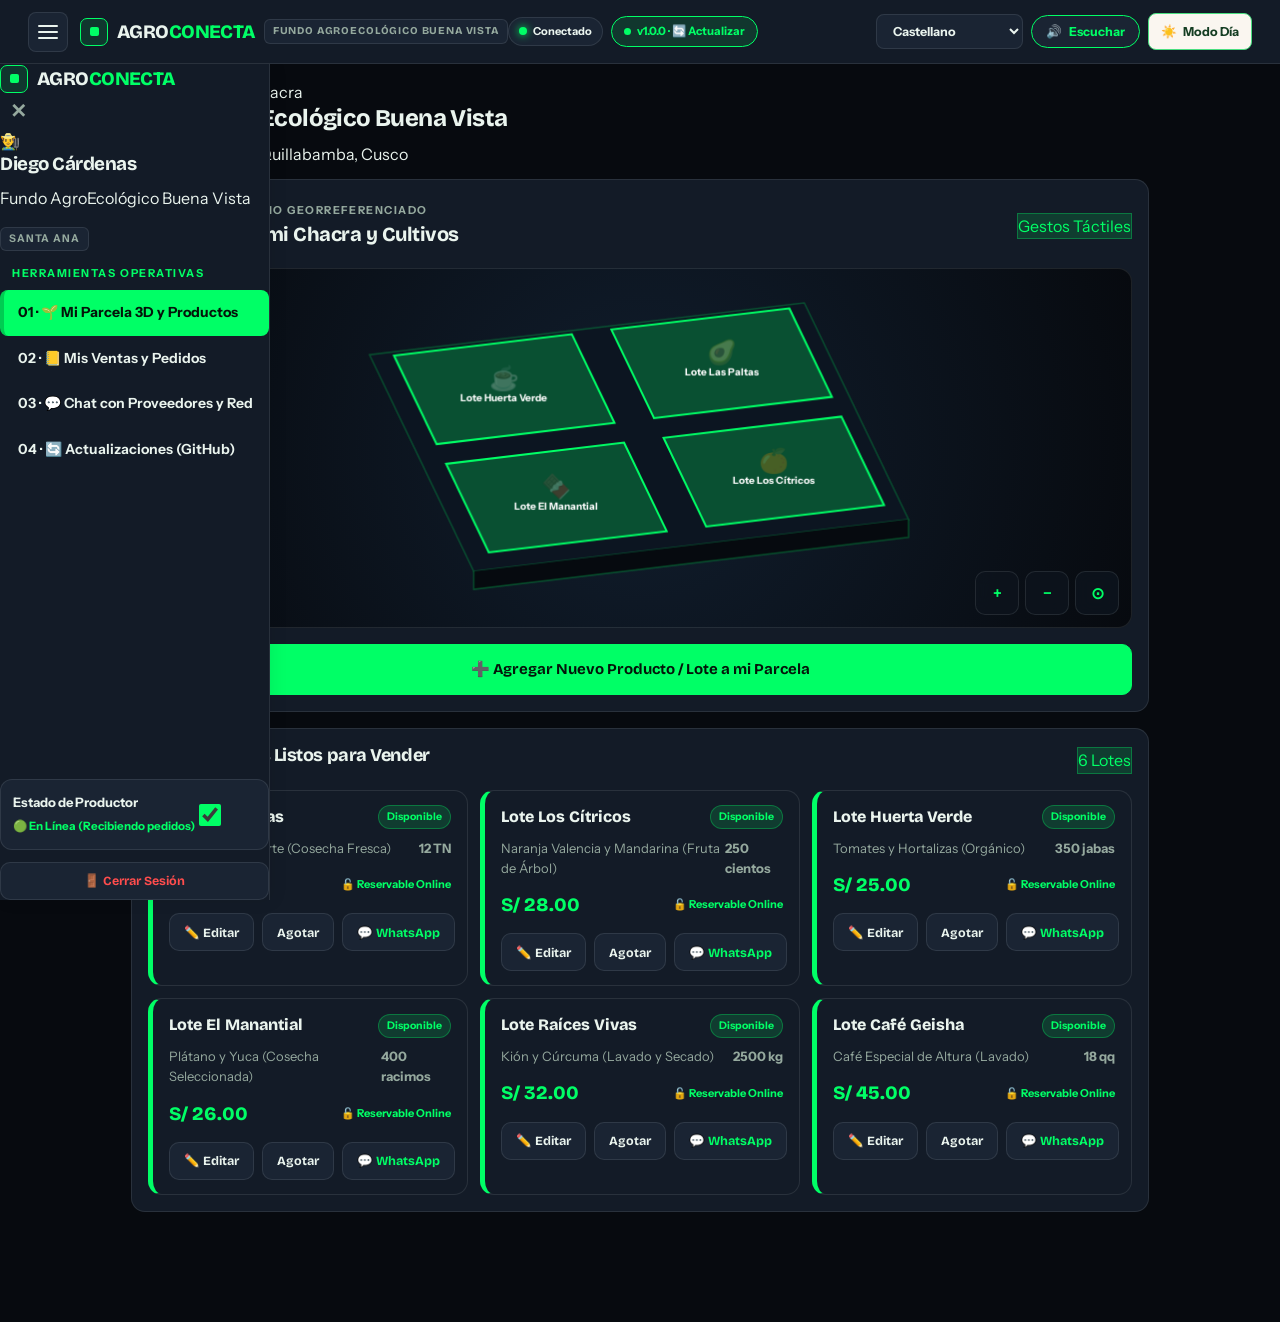
==== commit 26541cf2: "Update v1.1.0: APK con soporte de descargas, buscador de updates con descripción y espaciado inferio" ====
--- a/app.html
+++ b/app.html
@@ -33,7 +33,14 @@
   color: var(--ink);
   min-height: 100dvh;
   overflow-x: hidden;
-  padding-bottom: 74px; /* Espacio para barra inferior Android */
+  padding-bottom: calc(115px + env(safe-area-inset-bottom, 20px)); /* Espacio generoso para que nada quede tapado */
+}
+
+/* Espaciador inferior para garantizar visibilidad total al final de la pantalla */
+.bottom-screen-spacer {
+  height: 50px;
+  width: 100%;
+  pointer-events: none;
 }
 
 /* Semáforo de Señal Offline-First */
@@ -570,6 +577,7 @@
         <!-- Renderizado dinámicamente -->
       </div>
     </div>
+    <div class="bottom-screen-spacer"></div>
   </section>
 
   <!-- ========================================================
@@ -622,6 +630,7 @@
         <!-- Renderizado dinámicamente -->
       </div>
     </div>
+    <div class="bottom-screen-spacer"></div>
   </section>
 
   <!-- ========================================================
@@ -665,6 +674,7 @@
         <button type="button" class="chat-btn-icon" id="btnSendMsg" style="background:var(--primary);color:#000;">➤</button>
       </div>
     </div>
+    <div class="bottom-screen-spacer"></div>
   </section>
 
   <!-- ========================================================
@@ -714,6 +724,7 @@
         <span>🤖 Descargar Último Instalador APK para Android</span>
       </button>
     </div>
+    <div class="bottom-screen-spacer"></div>
   </section>
 
 </main>
@@ -739,8 +750,8 @@
 </nav>
 
 <!-- MODAL: AGREGAR / EDITAR LOTE DE PARCELA 3D -->
-<div class="modal-overlay" id="modalLotEdit" style="position:fixed;inset:0;background:rgba(0,0,0,0.8);backdrop-filter:blur(8px);z-index:300;display:none;align-items:center;justify-content:center;padding:16px;">
-  <div class="modal-box" style="background:var(--surface);border:1.5px solid var(--primary);border-radius:18px;max-width:480px;width:100%;max-height:90vh;overflow-y:auto;padding:20px;">
+<div class="modal-overlay" id="modalLotEdit" style="position:fixed;inset:0;background:rgba(0,0,0,0.85);backdrop-filter:blur(10px);z-index:500;display:none;align-items:center;justify-content:center;padding:16px 16px 85px;">
+  <div class="modal-box" style="background:var(--surface);border:1.5px solid var(--primary);border-radius:18px;max-width:480px;width:100%;max-height:80vh;overflow-y:auto;padding:20px 20px 30px;">
     <div style="display:flex;justify-content:space-between;align-items:center;margin-bottom:14px;">
       <h3 style="font-family:var(--disp);font-size:18px;">🌱 Lote de mi Parcela 3D</h3>
       <button type="button" onclick="document.getElementById('modalLotEdit').style.display='none'" style="background:none;border:none;color:var(--muted);font-size:18px;cursor:pointer;">✕</button>
@@ -1272,47 +1283,74 @@
   document.getElementById("chatMsgInput").value = `🌱 Lote disponible de mi chacra: ${lot.name} (${lot.variety}) - ${lot.yield} a S/ ${lot.price}.`;
 };
 
-// 8. AUTO-UPDATER CON GITHUB SUPOECONOMY
-const REPO_URL = "https://api.github.com/repos/Supoeconomy/agroconecta-agricultor/commits/main";
+// 8. AUTO-UPDATER CON GITHUB SUPOECONOMY (BÚSQUEDA, DETECCIÓN Y DESCARGA DIRECTA)
+const GITHUB_REPO_API = "https://api.github.com/repos/Supoeconomy/agroconecta-agricultor/commits/main";
+const GITHUB_VERSION_JSON = "https://raw.githubusercontent.com/Supoeconomy/agroconecta-agricultor/main/version.json";
+const GITHUB_APK_RAW_URL = "https://github.com/Supoeconomy/agroconecta-agricultor/raw/main/agroconecta-agricultor.apk";
 
 async function runOtaUpdate() {
   const pBg = document.getElementById("otaProgressBg");
   const pBar = document.getElementById("otaProgressBar");
   const stText = document.getElementById("otaStatusText");
+  const resCard = document.getElementById("updateResultCard");
 
   pBg.style.display = "block";
   stText.style.display = "block";
-  stText.textContent = "Verificando repositorio Supoeconomy en GitHub...";
-  pBar.style.width = "30%";
+  stText.textContent = "🔍 Conectando con GitHub Supoeconomy para buscar actualizaciones...";
+  pBar.style.width = "25%";
 
   try {
-    const r = await fetch(REPO_URL, { cache: "no-store" });
-    pBar.style.width = "70%";
-    if (r.ok) {
-      const data = await r.json();
-      const sha = data.sha.substring(0, 7);
-      stText.textContent = `Descargando actualización OTA (${sha}) para Android...`;
-      pBar.style.width = "100%";
-
-      // Renovar caché de Service Worker sin tocar localStorage
-      if ("caches" in window) {
-        const keys = await caches.keys();
-        await Promise.all(keys.map(k => caches.delete(k)));
+    // 1. Consultar version.json y commit
+    let versionData = null;
+    try {
+      const vRes = await fetch(`${GITHUB_VERSION_JSON}?t=${Date.now()}`, { cache: "no-store" });
+      if (vRes.ok) versionData = await vRes.json();
+    } catch(e) {}
+
+    pBar.style.width = "65%";
+    stText.textContent = "📦 Analizando cambios y mejoras del repositorio...";
+
+    let commitSha = "v1.1.0";
+    try {
+      const cRes = await fetch(GITHUB_REPO_API, { cache: "no-store" });
+      if (cRes.ok) {
+        const cData = await cRes.json();
+        commitSha = cData.sha.substring(0, 7);
       }
-
-      setTimeout(() => {
-        toast("¡App actualizada con éxito a la última versión!", "ok");
-        stText.textContent = `Actualizado: Commit ${sha} aplicado.`;
-        setTimeout(() => {
-          window.location.reload(true);
-        }, 800);
-      }, 600);
-    } else {
-      throw new Error("No response from GitHub");
+    } catch(e) {}
+
+    pBar.style.width = "100%";
+    stText.textContent = "✨ ¡Actualización encontrada y verificada!";
+
+    // 2. Rellenar tarjeta con la descripción de lo que trae de nuevo
+    if (versionData) {
+      document.getElementById("badgeNewVersionFound").textContent = `✨ Versión ${versionData.version || "1.1.0"} Lista`;
+      document.getElementById("txtUpdateTitle").textContent = versionData.title || `Actualización ${versionData.version}: Novedades y Optimizaciones`;
+      if (versionData.releaseNotes) {
+        document.getElementById("txtUpdateChangelog").textContent = versionData.releaseNotes;
+      }
     }
+
+    document.getElementById("dispLastCommit").textContent = `Nueva versión disponible (${commitSha})`;
+    document.getElementById("dispLastCommit").style.color = "var(--primary)";
+
+    // Renovar caché del Service Worker de fondo
+    if ("caches" in window) {
+      const keys = await caches.keys();
+      await Promise.all(keys.map(k => caches.delete(k)));
+    }
+
+    setTimeout(() => {
+      pBg.style.display = "none";
+      stText.style.display = "none";
+      resCard.style.display = "block";
+      resCard.scrollIntoView({ behavior: "smooth", block: "nearest" });
+      toast("¡Actualización detectada! Revisa las novedades y descarga el APK.", "ok");
+    }, 600);
+
   } catch (e) {
     pBar.style.width = "100%";
-    stText.textContent = "Modo local seguro activo (sin cambios pendientes).";
+    stText.textContent = "Modo local seguro activo (sin conexión al repositorio).";
     setTimeout(() => {
       pBg.style.display = "none";
       stText.style.display = "none";
@@ -1320,12 +1358,34 @@
   }
 }
 
-document.getElementById("btnAutoUpdateTop").onclick = runOtaUpdate;
+document.getElementById("btnAutoUpdateTop").onclick = () => {
+  // Navegar a la vista de updates y correr buscador
+  document.querySelectorAll(".nav-tab-btn, .nav-link").forEach(b => b.classList.toggle("active", b.dataset.view === "view-updates"));
+  document.querySelectorAll(".view-pane").forEach(pane => pane.classList.toggle("active", pane.id === "view-updates"));
+  closeSidebar();
+  runOtaUpdate();
+};
+
 document.getElementById("btnTriggerOtaUpdate").onclick = runOtaUpdate;
 
-// Botón de Descarga APK Directa
-document.getElementById("btnDownloadApkDirect").onclick = () => {
-  window.open("https://github.com/Supoeconomy/agroconecta-agricultor/releases", "_blank");
+// Función de Descarga del APK con soporte nativo Android y navegador
+document.getElementById("btnDownloadApkDirect").onclick = function() {
+  toast("Iniciando descarga de agroconecta-agricultor.apk...", "ok");
+
+  // Si corre dentro del APK nativo de Android (WebView con interfaz)
+  if (window.AndroidApp && typeof window.AndroidApp.downloadFile === "function") {
+    window.AndroidApp.downloadFile(GITHUB_APK_RAW_URL);
+    return;
+  }
+
+  // Descarga en navegador Android / PWA
+  const a = document.createElement("a");
+  a.href = GITHUB_APK_RAW_URL;
+  a.download = "agroconecta-agricultor.apk";
+  a.target = "_blank";
+  document.body.appendChild(a);
+  a.click();
+  document.body.removeChild(a);
 };
 
 // 9. SEMÁFORO DE CONEXIÓN
